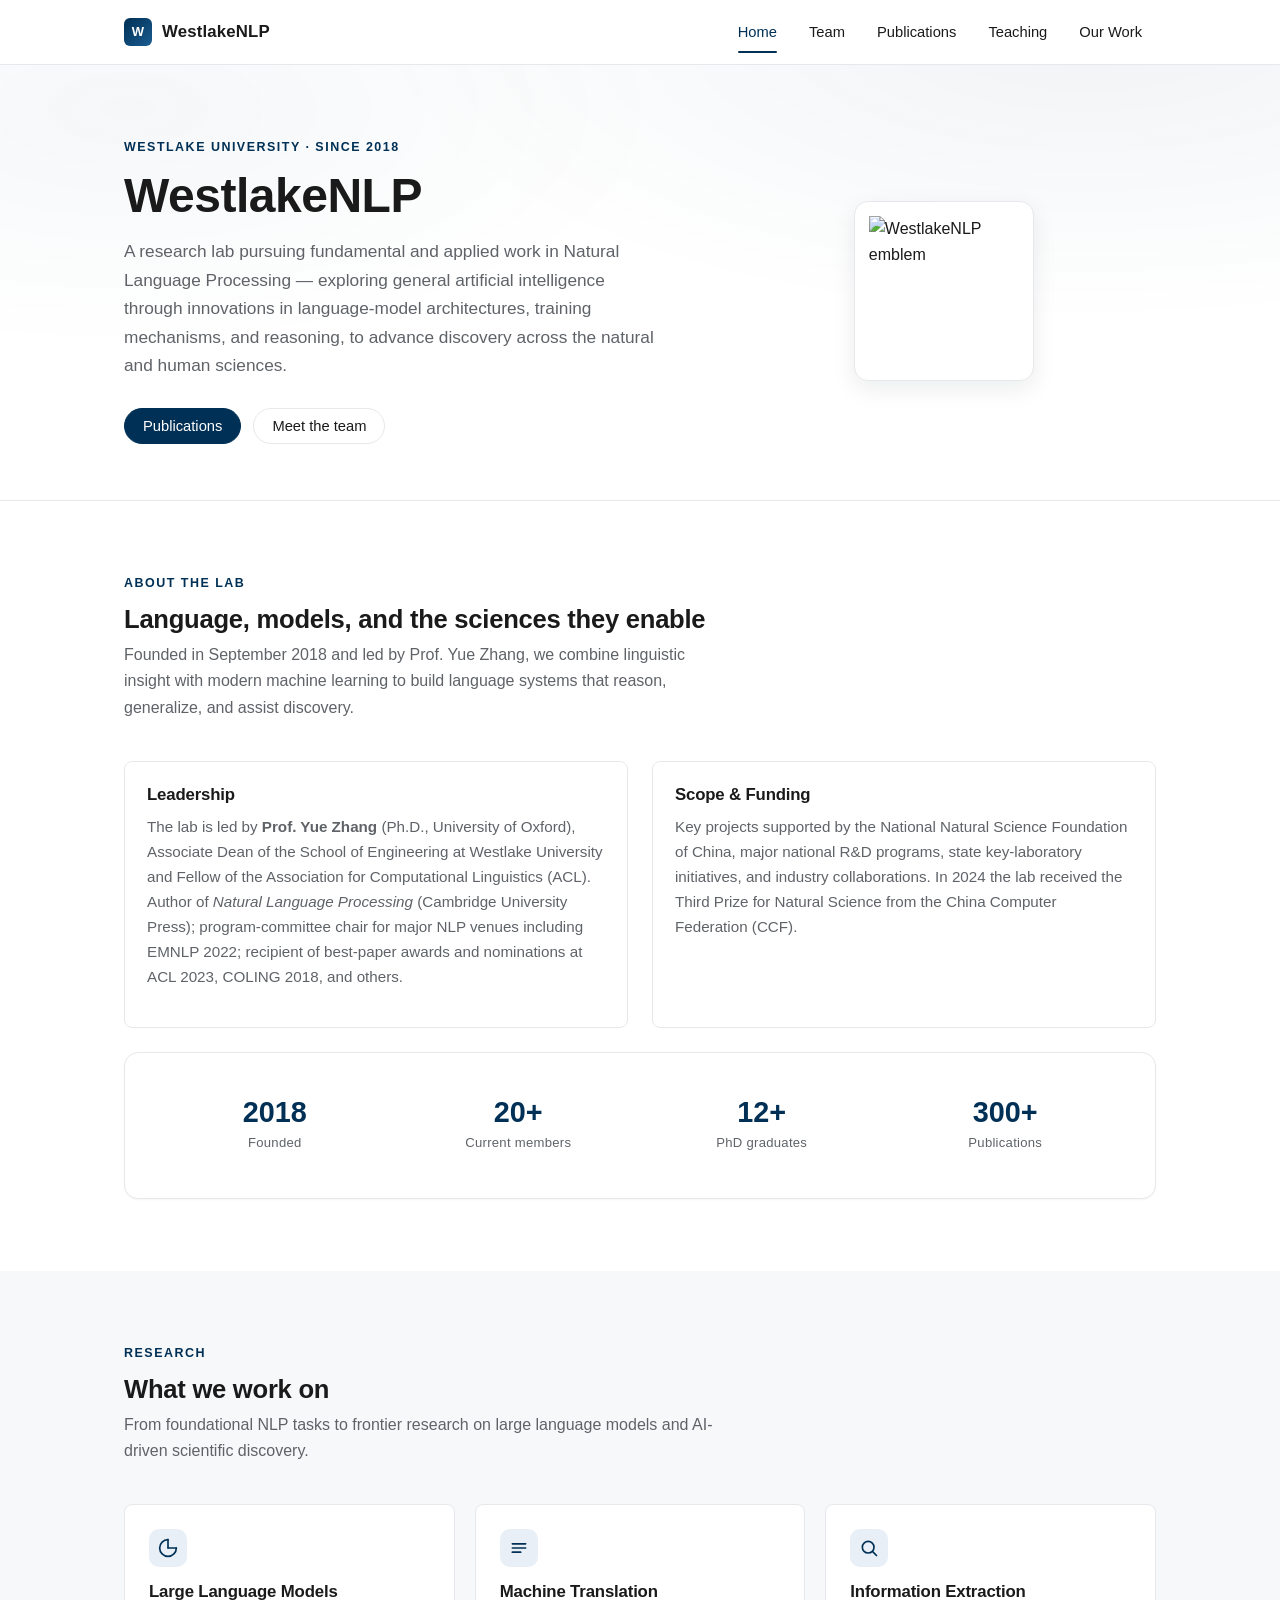
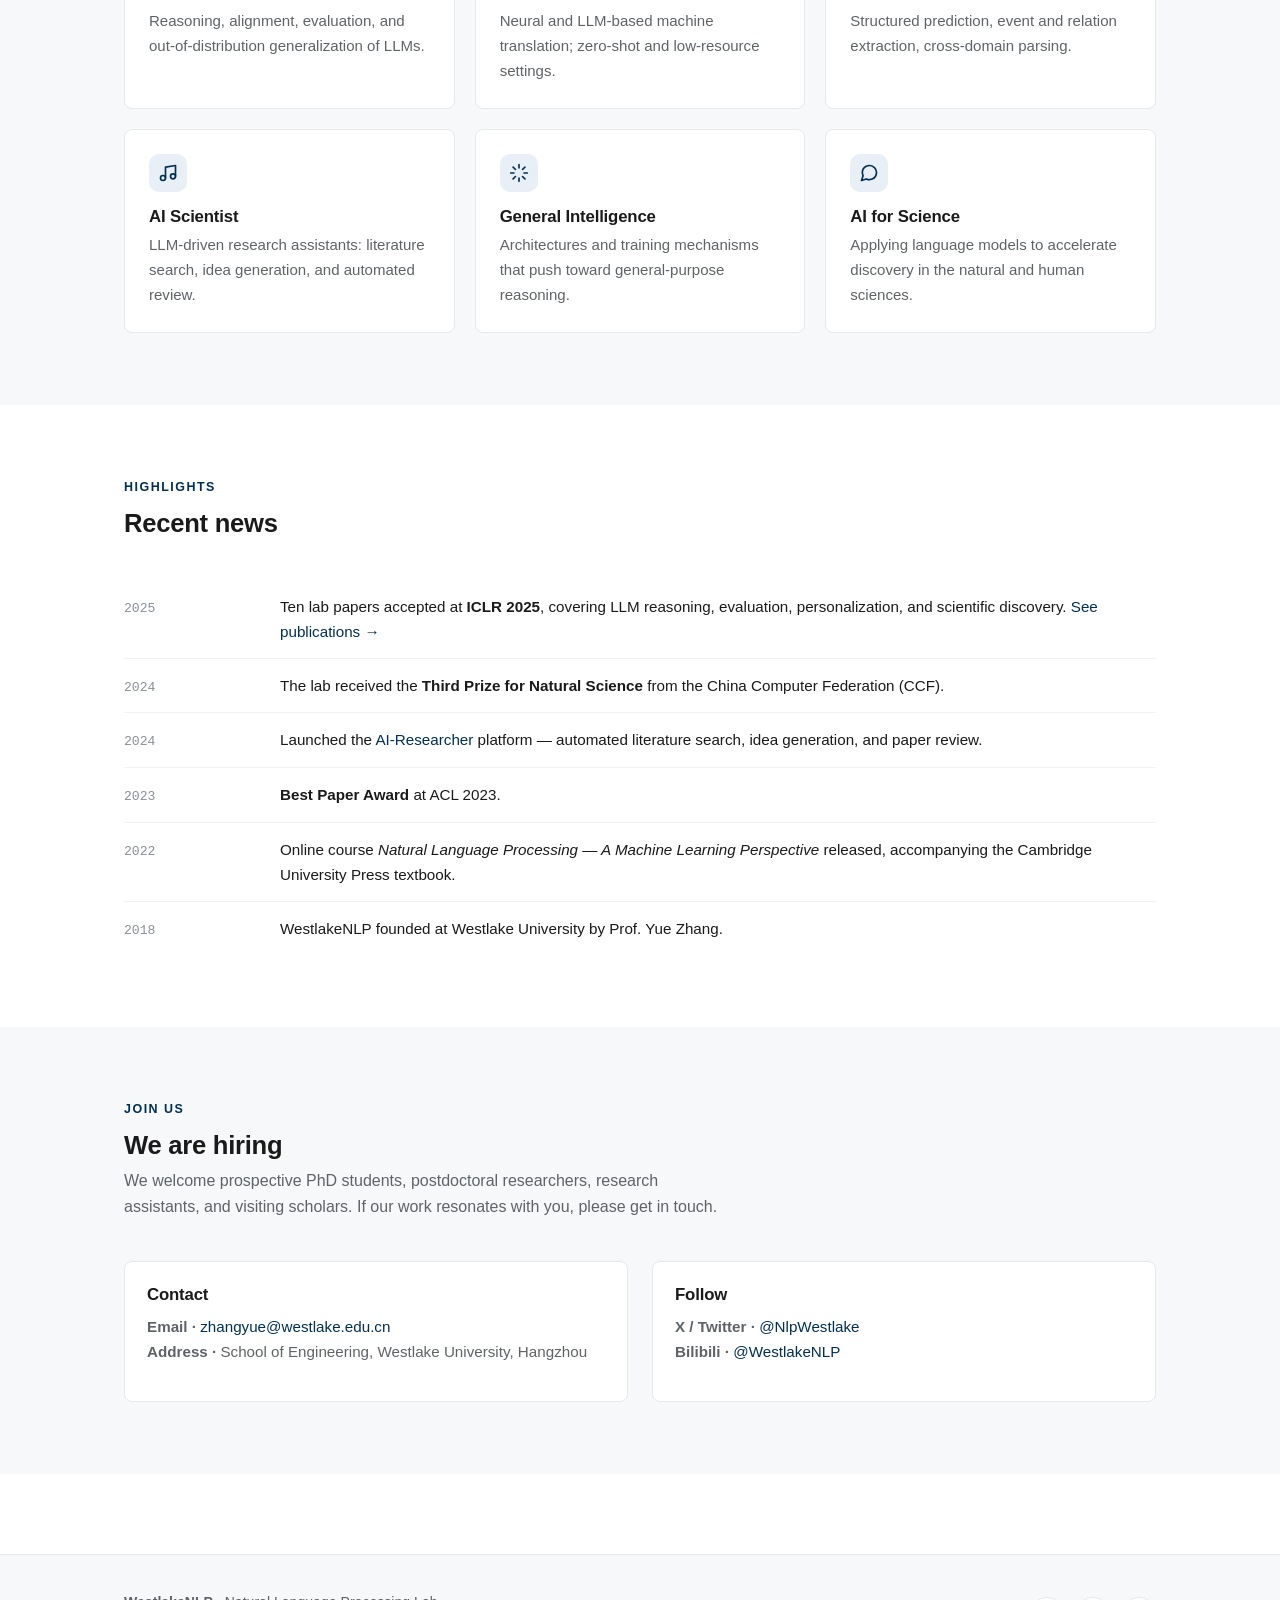
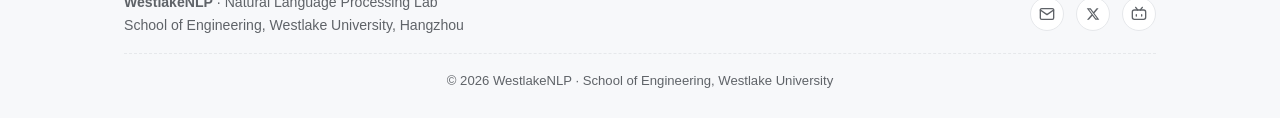
==== index.html @ 500612ea "init" ====
<!DOCTYPE html>
<html lang="en">
<head>
<meta charset="UTF-8">
<meta name="viewport" content="width=device-width, initial-scale=1">
<title>WestlakeNLP — Natural Language Processing Lab at Westlake University</title>
<meta name="description" content="WestlakeNLP is a research lab at Westlake University led by Prof. Yue Zhang, focusing on fundamental and applied research in Natural Language Processing, large language models, and general artificial intelligence.">
<link rel="icon" type="image/png" href="https://westlakenlp.com/wp-content/uploads/2025/01/sch-300x300.png">
<link rel="stylesheet" href="assets/css/base.css">
<link rel="stylesheet" href="assets/css/components.css">
</head>
<body data-page="index">

<script src="assets/js/partials.js"></script>
<script>document.write(window.SITE.HEADER_HTML);</script>

<section class="hero">
    <div class="container hero-grid">
        <div class="reveal">
            <div class="eyebrow">Westlake University &middot; Since 2018</div>
            <h1>WestlakeNLP</h1>
            <p class="hero-lead">
                A research lab pursuing fundamental and applied work in Natural Language
                Processing &mdash; exploring general artificial intelligence through innovations
                in language-model architectures, training mechanisms, and reasoning, to advance
                discovery across the natural and human sciences.
            </p>
            <div class="hero-actions">
                <a class="btn btn-primary" href="publications.html">Publications</a>
                <a class="btn btn-ghost" href="team.html">Meet the team</a>
            </div>
        </div>
        <div class="hero-media reveal">
            <img src="https://westlakenlp.com/wp-content/uploads/2025/01/sch-300x300.png" alt="WestlakeNLP emblem" loading="lazy">
        </div>
    </div>
</section>

<section class="section">
    <div class="container">
        <div class="section-head reveal">
            <div class="eyebrow">About the Lab</div>
            <h2>Language, models, and the sciences they enable</h2>
            <p>Founded in September 2018 and led by Prof. Yue Zhang, we combine linguistic insight with modern machine learning to build language systems that reason, generalize, and assist discovery.</p>
        </div>

        <div class="cards cards-2 reveal">
            <div class="card">
                <h3 class="card-title">Leadership</h3>
                <p class="card-body">
                    The lab is led by <strong>Prof. Yue Zhang</strong> (Ph.D., University of Oxford),
                    Associate Dean of the School of Engineering at Westlake University and
                    Fellow of the Association for Computational Linguistics (ACL).
                    Author of <em>Natural Language Processing</em> (Cambridge University Press);
                    program-committee chair for major NLP venues including EMNLP 2022; recipient
                    of best-paper awards and nominations at ACL 2023, COLING 2018, and others.
                </p>
            </div>
            <div class="card">
                <h3 class="card-title">Scope &amp; Funding</h3>
                <p class="card-body">
                    Key projects supported by the National Natural Science Foundation of China,
                    major national R&amp;D programs, state key-laboratory initiatives, and
                    industry collaborations. In 2024 the lab received the Third Prize for Natural
                    Science from the China Computer Federation (CCF).
                </p>
            </div>
        </div>

        <div class="stats reveal mt-3">
            <div class="stat"><div class="num">2018</div><div class="lbl">Founded</div></div>
            <div class="stat"><div class="num">20+</div><div class="lbl">Current members</div></div>
            <div class="stat"><div class="num">12+</div><div class="lbl">PhD graduates</div></div>
            <div class="stat"><div class="num">300+</div><div class="lbl">Publications</div></div>
        </div>
    </div>
</section>

<section class="section section-alt">
    <div class="container">
        <div class="section-head reveal">
            <div class="eyebrow">Research</div>
            <h2>What we work on</h2>
            <p>From foundational NLP tasks to frontier research on large language models and AI-driven scientific discovery.</p>
        </div>

        <div class="topics reveal">
            <div class="topic">
                <div class="icon"><svg width="20" height="20" viewBox="0 0 24 24" fill="none" stroke="currentColor" stroke-width="2" stroke-linecap="round"><path d="M12 2a10 10 0 1 0 10 10"/><path d="M12 12h10"/><path d="M12 2v10"/></svg></div>
                <h3>Large Language Models</h3>
                <p>Reasoning, alignment, evaluation, and out-of-distribution generalization of LLMs.</p>
            </div>
            <div class="topic">
                <div class="icon"><svg width="20" height="20" viewBox="0 0 24 24" fill="none" stroke="currentColor" stroke-width="2" stroke-linecap="round" stroke-linejoin="round"><path d="M4 7h16M4 12h16M4 17h10"/></svg></div>
                <h3>Machine Translation</h3>
                <p>Neural and LLM-based machine translation; zero-shot and low-resource settings.</p>
            </div>
            <div class="topic">
                <div class="icon"><svg width="20" height="20" viewBox="0 0 24 24" fill="none" stroke="currentColor" stroke-width="2" stroke-linecap="round" stroke-linejoin="round"><circle cx="11" cy="11" r="7"/><path d="m21 21-4.3-4.3"/></svg></div>
                <h3>Information Extraction</h3>
                <p>Structured prediction, event and relation extraction, cross-domain parsing.</p>
            </div>
            <div class="topic">
                <div class="icon"><svg width="20" height="20" viewBox="0 0 24 24" fill="none" stroke="currentColor" stroke-width="2" stroke-linecap="round" stroke-linejoin="round"><path d="M9 18V5l12-2v13"/><circle cx="6" cy="18" r="3"/><circle cx="18" cy="16" r="3"/></svg></div>
                <h3>AI Scientist</h3>
                <p>LLM-driven research assistants: literature search, idea generation, and automated review.</p>
            </div>
            <div class="topic">
                <div class="icon"><svg width="20" height="20" viewBox="0 0 24 24" fill="none" stroke="currentColor" stroke-width="2" stroke-linecap="round" stroke-linejoin="round"><path d="M12 2v4M12 18v4M4.93 4.93l2.83 2.83M16.24 16.24l2.83 2.83M2 12h4M18 12h4M4.93 19.07l2.83-2.83M16.24 7.76l2.83-2.83"/></svg></div>
                <h3>General Intelligence</h3>
                <p>Architectures and training mechanisms that push toward general-purpose reasoning.</p>
            </div>
            <div class="topic">
                <div class="icon"><svg width="20" height="20" viewBox="0 0 24 24" fill="none" stroke="currentColor" stroke-width="2" stroke-linecap="round" stroke-linejoin="round"><path d="M21 11.5a8.38 8.38 0 0 1-.9 3.8 8.5 8.5 0 0 1-7.6 4.7 8.38 8.38 0 0 1-3.8-.9L3 21l1.9-5.7a8.38 8.38 0 0 1-.9-3.8 8.5 8.5 0 0 1 4.7-7.6 8.38 8.38 0 0 1 3.8-.9h.5a8.48 8.48 0 0 1 8 8v.5z"/></svg></div>
                <h3>AI for Science</h3>
                <p>Applying language models to accelerate discovery in the natural and human sciences.</p>
            </div>
        </div>
    </div>
</section>

<section class="section">
    <div class="container">
        <div class="section-head reveal">
            <div class="eyebrow">Highlights</div>
            <h2>Recent news</h2>
        </div>
        <ul class="news-list reveal">
            <li>
                <span class="date">2025</span>
                <div>Ten lab papers accepted at <strong>ICLR 2025</strong>, covering LLM reasoning, evaluation, personalization, and scientific discovery. <a href="publications.html">See publications &rarr;</a></div>
            </li>
            <li>
                <span class="date">2024</span>
                <div>The lab received the <strong>Third Prize for Natural Science</strong> from the China Computer Federation (CCF).</div>
            </li>
            <li>
                <span class="date">2024</span>
                <div>Launched the <a href="work.html">AI-Researcher</a> platform &mdash; automated literature search, idea generation, and paper review.</div>
            </li>
            <li>
                <span class="date">2023</span>
                <div><strong>Best Paper Award</strong> at ACL 2023.</div>
            </li>
            <li>
                <span class="date">2022</span>
                <div>Online course <em>Natural Language Processing &mdash; A Machine Learning Perspective</em> released, accompanying the Cambridge University Press textbook.</div>
            </li>
            <li>
                <span class="date">2018</span>
                <div>WestlakeNLP founded at Westlake University by Prof. Yue Zhang.</div>
            </li>
        </ul>
    </div>
</section>

<section class="section section-alt">
    <div class="container">
        <div class="section-head reveal">
            <div class="eyebrow">Join Us</div>
            <h2>We are hiring</h2>
            <p>We welcome prospective PhD students, postdoctoral researchers, research assistants, and visiting scholars. If our work resonates with you, please get in touch.</p>
        </div>

        <div class="cards cards-2 reveal">
            <div class="card">
                <h3 class="card-title">Contact</h3>
                <p class="card-body">
                    <strong>Email &middot;</strong> <a href="mailto:zhangyue@westlake.edu.cn">zhangyue@westlake.edu.cn</a><br>
                    <strong>Address &middot;</strong> School of Engineering, Westlake University, Hangzhou
                </p>
            </div>
            <div class="card">
                <h3 class="card-title">Follow</h3>
                <p class="card-body">
                    <strong>X / Twitter &middot;</strong> <a href="https://x.com/NlpWestlake" target="_blank" rel="noopener">@NlpWestlake</a><br>
                    <strong>Bilibili &middot;</strong> <a href="https://space.bilibili.com/639900532" target="_blank" rel="noopener">@WestlakeNLP</a>
                </p>
            </div>
        </div>
    </div>
</section>

<script>document.write(window.SITE.FOOTER_HTML);</script>
<script src="assets/js/main.js"></script>
</body>
</html>
---- assets/css/base.css ----
/* ==========================================================================
   base.css — design tokens, reset, typography, utilities
   ========================================================================== */

:root {
    /* palette */
    --color-bg:          #ffffff;
    --color-bg-alt:      #f7f8fa;
    --color-surface:     #ffffff;
    --color-text:        #1a1a1a;
    --color-text-muted:  #5f6368;
    --color-text-soft:   #8a8f98;
    --color-border:      #e6e8eb;
    --color-border-soft: #f0f2f5;
    --color-accent:      #003055;
    --color-accent-hi:   #004b85;
    --color-accent-soft: #e8eff6;

    /* typography */
    --font-sans: -apple-system, BlinkMacSystemFont, "Segoe UI",
                 "Helvetica Neue", Arial, sans-serif;
    --font-mono: ui-monospace, SFMono-Regular, Menlo, Consolas, monospace;

    /* shape */
    --radius-sm: 4px;
    --radius:    8px;
    --radius-lg: 14px;

    /* elevation */
    --shadow-xs: 0 1px 2px rgba(16, 24, 40, 0.04);
    --shadow-sm: 0 2px 6px rgba(16, 24, 40, 0.06);
    --shadow-md: 0 8px 24px rgba(16, 24, 40, 0.08);

    /* layout */
    --max-width:         1080px;
    --container-padding: 24px;
    --header-height:     64px;
}

/* reset -------------------------------------------------------------------- */
*, *::before, *::after { box-sizing: border-box; }
html { scroll-behavior: smooth; -webkit-text-size-adjust: 100%; }
body {
    margin: 0;
    font-family: var(--font-sans);
    font-size: 16px;
    line-height: 1.65;
    color: var(--color-text);
    background: var(--color-bg);
    -webkit-font-smoothing: antialiased;
    -moz-osx-font-smoothing: grayscale;
}
img { max-width: 100%; height: auto; display: block; }
hr { border: 0; height: 1px; background: var(--color-border); margin: 3rem 0; }

/* typography --------------------------------------------------------------- */
h1, h2, h3, h4 {
    font-weight: 600;
    letter-spacing: -0.01em;
    color: var(--color-text);
    margin: 0 0 0.6em;
}
h1 { font-size: 2.4rem;   line-height: 1.15; }
h2 { font-size: 1.6rem;   line-height: 1.25; }
h3 { font-size: 1.2rem;   line-height: 1.3;  }
h4 { font-size: 1rem; }
p  { margin: 0 0 1em; }

a {
    color: var(--color-accent);
    text-decoration: none;
    transition: color 0.15s ease;
}
a:hover { color: var(--color-accent-hi); text-decoration: underline; }

:focus-visible {
    outline: 2px solid var(--color-accent);
    outline-offset: 2px;
    border-radius: 4px;
}

::selection { background: var(--color-accent-soft); color: var(--color-accent); }

/* layout helpers ----------------------------------------------------------- */
.container {
    max-width: var(--max-width);
    margin: 0 auto;
    padding: 0 var(--container-padding);
}

/* utilities ---------------------------------------------------------------- */
.muted       { color: var(--color-text-muted); }
.small       { font-size: 0.88rem; }
.text-center { text-align: center; }
.mt-2        { margin-top: 16px; }
.mt-3        { margin-top: 24px; }

.eyebrow {
    color: var(--color-accent);
    font-weight: 600;
    letter-spacing: 0.12em;
    text-transform: uppercase;
    font-size: 0.78rem;
    margin-bottom: 10px;
}

/* reveal-on-scroll */
.reveal {
    opacity: 0;
    transform: translateY(12px);
    transition: opacity 0.5s ease, transform 0.5s ease;
}
.reveal.visible {
    opacity: 1;
    transform: translateY(0);
}
---- assets/css/components.css ----
/* ==========================================================================
   components.css — header, hero, sections, cards, team, publications, footer
   ========================================================================== */

/* header / nav ------------------------------------------------------------- */
.site-header {
    position: sticky;
    top: 0;
    z-index: 50;
    background: rgba(255, 255, 255, 0.92);
    backdrop-filter: saturate(180%) blur(10px);
    -webkit-backdrop-filter: saturate(180%) blur(10px);
    border-bottom: 1px solid var(--color-border);
}
.site-header .container {
    display: flex;
    align-items: center;
    justify-content: space-between;
    height: var(--header-height);
}

.brand {
    display: flex;
    align-items: center;
    gap: 10px;
    font-weight: 700;
    font-size: 1.05rem;
    color: var(--color-text);
    letter-spacing: 0.01em;
}
.brand:hover { color: var(--color-accent); text-decoration: none; }
.brand-mark {
    width: 28px; height: 28px;
    border-radius: 6px;
    background: linear-gradient(135deg, var(--color-accent) 0%, #1a5c91 100%);
    color: #fff;
    display: inline-flex;
    align-items: center;
    justify-content: center;
    font-weight: 800;
    font-size: 13px;
}

.nav { display: flex; align-items: center; gap: 4px; }
.nav a {
    position: relative;
    color: var(--color-text);
    font-size: 0.92rem;
    font-weight: 500;
    padding: 8px 14px;
    border-radius: var(--radius-sm);
    transition: color 0.15s ease, background 0.15s ease;
}
.nav a:hover  { color: var(--color-accent); background: var(--color-accent-soft); text-decoration: none; }
.nav a.active { color: var(--color-accent); }
.nav a.active::after {
    content: "";
    position: absolute;
    left: 14px; right: 14px;
    bottom: -1px;
    height: 2px;
    background: var(--color-accent);
    border-radius: 2px;
}

.nav-toggle {
    display: none;
    background: transparent;
    border: 0;
    padding: 8px;
    cursor: pointer;
    color: var(--color-text);
}

@media (max-width: 760px) {
    .nav-toggle { display: inline-flex; }
    .nav {
        position: absolute;
        top: var(--header-height); left: 0; right: 0;
        flex-direction: column;
        align-items: stretch;
        background: #fff;
        border-bottom: 1px solid var(--color-border);
        padding: 8px;
        gap: 0;
        display: none;
    }
    .nav.open { display: flex; }
    .nav a { padding: 12px 16px; border-radius: 0; }
}

/* hero (home) -------------------------------------------------------------- */
.hero {
    padding: 72px 0 56px;
    background:
        radial-gradient(1200px 500px at 85% -10%, rgba(0, 48, 85, 0.06), transparent 60%),
        radial-gradient(900px 400px at 10% 10%,  rgba(0, 48, 85, 0.04), transparent 60%),
        var(--color-bg);
    border-bottom: 1px solid var(--color-border);
}
.hero-grid {
    display: grid;
    grid-template-columns: 1.3fr 1fr;
    gap: 56px;
    align-items: center;
}
.hero h1 { font-size: clamp(2.1rem, 4vw, 3rem); margin-bottom: 0.3em; }
.hero-lead {
    font-size: 1.08rem;
    color: var(--color-text-muted);
    max-width: 56ch;
    margin-bottom: 28px;
}
.hero-actions { display: flex; flex-wrap: wrap; gap: 12px; }

.hero-media {
    display: flex;
    justify-content: center;
    align-items: center;
}
.hero-media img {
    width: 180px; height: 180px;
    border-radius: var(--radius-lg);
    object-fit: contain;
    background: #fff;
    padding: 14px;
    border: 1px solid var(--color-border);
    box-shadow: var(--shadow-md);
}

@media (max-width: 860px) {
    .hero-grid { grid-template-columns: 1fr; gap: 36px; }
    .hero-media img { width: 150px; height: 150px; }
    .hero { padding: 48px 0 36px; }
}

/* page header (non-home) --------------------------------------------------- */
.page-header {
    padding: 56px 0 28px;
    border-bottom: 1px solid var(--color-border);
    background: var(--color-bg-alt);
}
.page-header h1 { margin-bottom: 6px; }
.page-header p  { color: var(--color-text-muted); margin: 0; }

/* buttons ------------------------------------------------------------------ */
.btn {
    display: inline-flex;
    align-items: center;
    gap: 8px;
    padding: 10px 18px;
    border-radius: 999px;
    font-size: 0.92rem;
    font-weight: 500;
    border: 1px solid transparent;
    cursor: pointer;
    transition: all 0.15s ease;
    line-height: 1;
}
.btn-primary {
    background: var(--color-accent);
    color: #fff;
    border-color: var(--color-accent);
}
.btn-primary:hover {
    background: var(--color-accent-hi);
    border-color: var(--color-accent-hi);
    color: #fff;
    text-decoration: none;
}
.btn-ghost {
    background: #fff;
    color: var(--color-text);
    border-color: var(--color-border);
}
.btn-ghost:hover {
    border-color: var(--color-accent);
    color: var(--color-accent);
    text-decoration: none;
}

/* sections ----------------------------------------------------------------- */
.section       { padding: 72px 0; }
.section-alt   { background: var(--color-bg-alt); }
.section-tight { padding: 48px 0; }

.section-head { margin-bottom: 40px; }
.section-head h2 { margin: 0 0 6px; }
.section-head p  { color: var(--color-text-muted); max-width: 68ch; margin: 0; }

/* cards / grids ------------------------------------------------------------ */
.cards { display: grid; gap: 24px; }
.cards-2 { grid-template-columns: repeat(2, 1fr); }
.cards-3 { grid-template-columns: repeat(3, 1fr); }
.cards-4 { grid-template-columns: repeat(4, 1fr); }

@media (max-width: 960px) {
    .cards-4 { grid-template-columns: repeat(3, 1fr); }
    .cards-3 { grid-template-columns: repeat(2, 1fr); }
}
@media (max-width: 640px) {
    .cards-4, .cards-3, .cards-2 { grid-template-columns: repeat(2, 1fr); }
}
@media (max-width: 420px) {
    .cards-4, .cards-3, .cards-2 { grid-template-columns: 1fr; }
}

.card {
    background: var(--color-surface);
    border: 1px solid var(--color-border);
    border-radius: var(--radius);
    padding: 22px;
    transition: transform 0.15s ease, box-shadow 0.15s ease, border-color 0.15s ease;
}
.card:hover { border-color: #d6dbe1; box-shadow: var(--shadow-sm); }
.card-title { font-size: 1.05rem; margin: 0 0 8px; }
.card-meta  { color: var(--color-text-muted); font-size: 0.88rem; margin: 0 0 10px; }
.card-body  { color: var(--color-text-muted); font-size: 0.95rem; }

/* research topics ---------------------------------------------------------- */
.topics {
    display: grid;
    grid-template-columns: repeat(3, 1fr);
    gap: 20px;
}
@media (max-width: 820px) { .topics { grid-template-columns: repeat(2, 1fr); } }
@media (max-width: 520px) { .topics { grid-template-columns: 1fr; } }

.topic {
    background: var(--color-surface);
    border: 1px solid var(--color-border);
    border-radius: var(--radius);
    padding: 24px;
}
.topic .icon {
    width: 38px; height: 38px;
    border-radius: 10px;
    background: var(--color-accent-soft);
    color: var(--color-accent);
    display: inline-flex;
    align-items: center;
    justify-content: center;
    margin-bottom: 14px;
}
.topic h3 { font-size: 1.05rem; margin: 0 0 6px; }
.topic p  { color: var(--color-text-muted); font-size: 0.94rem; margin: 0; }

/* stats -------------------------------------------------------------------- */
.stats {
    display: grid;
    grid-template-columns: repeat(4, 1fr);
    gap: 8px;
    padding: 32px;
    background: var(--color-surface);
    border: 1px solid var(--color-border);
    border-radius: var(--radius-lg);
    box-shadow: var(--shadow-xs);
}
.stat     { text-align: center; padding: 12px; }
.stat .num {
    font-size: 1.8rem;
    font-weight: 700;
    color: var(--color-accent);
    font-variant-numeric: tabular-nums;
    line-height: 1.1;
}
.stat .lbl {
    color: var(--color-text-muted);
    font-size: 0.82rem;
    margin-top: 4px;
    letter-spacing: 0.02em;
}
@media (max-width: 640px) { .stats { grid-template-columns: repeat(2, 1fr); } }

/* team --------------------------------------------------------------------- */
.team-group { margin-bottom: 56px; }
.team-group h2 {
    font-size: 1.35rem;
    padding-bottom: 10px;
    border-bottom: 2px solid var(--color-accent);
    display: inline-block;
    margin-bottom: 28px;
}

.team-grid {
    display: grid;
    grid-template-columns: repeat(5, 1fr);
    gap: 28px 20px;
}
@media (max-width: 960px) { .team-grid { grid-template-columns: repeat(4, 1fr); } }
@media (max-width: 720px) { .team-grid { grid-template-columns: repeat(3, 1fr); } }
@media (max-width: 480px) { .team-grid { grid-template-columns: repeat(2, 1fr); } }

.person {
    text-align: center;
    max-width: 170px;
    margin: 0 auto;
}
.person .avatar {
    width: 140px;
    height: 140px;
    margin: 0 auto 12px;
    border-radius: 50%;
    background: var(--color-bg-alt);
    overflow: hidden;
    border: 1px solid var(--color-border);
    position: relative;
}
.person .avatar img {
    width: 100%; height: 100%;
    object-fit: cover;
    transition: transform 0.3s ease;
}
.person:hover .avatar img { transform: scale(1.04); }
.person .name {
    font-weight: 600;
    font-size: 0.95rem;
    margin: 0;
    line-height: 1.3;
}
.person .role {
    font-size: 0.82rem;
    color: var(--color-text-muted);
    margin: 2px 0 0;
}

/* alumni list -------------------------------------------------------------- */
.alumni-list {
    display: grid;
    grid-template-columns: repeat(2, 1fr);
    gap: 12px 28px;
    list-style: none;
    padding: 0;
    margin: 0;
}
@media (max-width: 640px) { .alumni-list { grid-template-columns: 1fr; } }

.alumni-list li {
    padding: 10px 0;
    border-bottom: 1px dashed var(--color-border);
    font-size: 0.94rem;
}
.alumni-list li .alum-name { font-weight: 600; }
.alumni-list li .alum-meta {
    color: var(--color-text-muted);
    display: block;
    font-size: 0.86rem;
    margin-top: 2px;
}

/* publications ------------------------------------------------------------- */
.pub-filter {
    display: flex;
    flex-wrap: wrap;
    gap: 6px;
    margin: 0 0 28px;
    padding: 12px;
    background: var(--color-surface);
    border: 1px solid var(--color-border);
    border-radius: var(--radius);
    position: sticky;
    top: calc(var(--header-height) + 8px);
    z-index: 10;
    box-shadow: var(--shadow-xs);
}
.pub-filter button {
    background: transparent;
    border: 1px solid transparent;
    color: var(--color-text);
    padding: 6px 12px;
    border-radius: 999px;
    font-size: 0.84rem;
    cursor: pointer;
    transition: all 0.15s ease;
    font-weight: 500;
}
.pub-filter button:hover  { background: var(--color-accent-soft); color: var(--color-accent); }
.pub-filter button.active { background: var(--color-accent); color: #fff; }

.pub-section-title {
    margin-top: 60px;
    font-size: 1.6rem;
    border-bottom: 1px solid var(--color-border);
    padding-bottom: 10px;
}

.year-block { margin-bottom: 40px; }
.year-block h2 {
    font-size: 1.35rem;
    margin-bottom: 16px;
    padding-bottom: 8px;
    border-bottom: 2px solid var(--color-accent);
    display: inline-block;
}

.pub-list {
    list-style: none;
    padding: 0;
    margin: 0;
    counter-reset: pub;
}
.pub-list li {
    padding: 14px 0 14px 44px;
    border-bottom: 1px solid var(--color-border-soft);
    font-size: 0.95rem;
    position: relative;
    counter-increment: pub;
}
.pub-list li::before {
    content: "[" counter(pub) "]";
    position: absolute;
    left: 0;
    top: 14px;
    color: var(--color-text-soft);
    font-variant-numeric: tabular-nums;
    font-size: 0.85rem;
    font-family: var(--font-mono);
}
.pub-list li:last-child { border-bottom: 0; }

.venue {
    display: inline-block;
    padding: 1px 8px;
    background: var(--color-accent-soft);
    color: var(--color-accent);
    border-radius: 999px;
    font-size: 0.75rem;
    font-weight: 600;
    margin-right: 6px;
    letter-spacing: 0.02em;
}

/* news list ---------------------------------------------------------------- */
.news-list { list-style: none; padding: 0; margin: 0; }
.news-list li {
    display: grid;
    grid-template-columns: 140px 1fr;
    gap: 16px;
    padding: 14px 0;
    border-bottom: 1px solid var(--color-border-soft);
    font-size: 0.95rem;
    align-items: baseline;
}
.news-list li:last-child { border-bottom: 0; }
.news-list .date {
    color: var(--color-text-soft);
    font-family: var(--font-mono);
    font-size: 0.82rem;
    white-space: nowrap;
}
@media (max-width: 560px) {
    .news-list li { grid-template-columns: 1fr; gap: 4px; }
}

/* projects (Our Work) ------------------------------------------------------ */
.projects {
    display: grid;
    grid-template-columns: repeat(2, 1fr);
    gap: 28px;
}
@media (max-width: 760px) { .projects { grid-template-columns: 1fr; } }

.project {
    background: var(--color-surface);
    border: 1px solid var(--color-border);
    border-radius: var(--radius-lg);
    overflow: hidden;
    display: flex;
    flex-direction: column;
    transition: transform 0.2s ease, box-shadow 0.2s ease, border-color 0.2s ease;
}
.project:hover {
    transform: translateY(-2px);
    box-shadow: var(--shadow-md);
    border-color: #d6dbe1;
}
.project .thumb {
    height: 160px;
    background: var(--color-bg-alt);
    display: flex;
    align-items: center;
    justify-content: center;
    overflow: hidden;
}
.project .thumb img {
    max-width: 70%;
    max-height: 120px;
    width: auto;
    height: auto;
    object-fit: contain;
}
.project .body { padding: 24px; flex: 1; display: flex; flex-direction: column; }
.project h3    { margin: 0 0 8px; font-size: 1.25rem; }
.project p     { color: var(--color-text-muted); font-size: 0.95rem; margin: 0 0 16px; }
.project .project-link {
    margin-top: auto;
    align-self: flex-start;
    font-weight: 500;
    font-size: 0.92rem;
}
.project .project-link::after {
    content: " →";
    display: inline-block;
    transition: margin-left 0.15s ease;
}
.project .project-link:hover::after { margin-left: 3px; }

/* teaching ----------------------------------------------------------------- */
.course-card {
    display: grid;
    grid-template-columns: 240px 1fr;
    gap: 32px;
    padding: 28px;
    background: var(--color-surface);
    border: 1px solid var(--color-border);
    border-radius: var(--radius-lg);
    margin-bottom: 40px;
    align-items: start;
}
.course-card img {
    width: 100%;
    max-width: 240px;
    border-radius: var(--radius);
    border: 1px solid var(--color-border);
}
@media (max-width: 760px) {
    .course-card { grid-template-columns: 1fr; padding: 22px; }
    .course-card img { max-width: 200px; }
}

.update-list { list-style: none; padding: 0; margin: 0; }
.update-list li {
    padding: 10px 14px;
    background: var(--color-bg-alt);
    border-left: 3px solid var(--color-accent);
    margin-bottom: 8px;
    border-radius: 0 var(--radius-sm) var(--radius-sm) 0;
    font-size: 0.93rem;
}

/* footer ------------------------------------------------------------------- */
.site-footer {
    border-top: 1px solid var(--color-border);
    padding: 36px 0 28px;
    color: var(--color-text-muted);
    font-size: 0.88rem;
    background: var(--color-bg-alt);
    margin-top: 80px;
}
.footer-grid {
    display: grid;
    grid-template-columns: 1fr auto;
    gap: 24px;
    align-items: center;
}
@media (max-width: 640px) {
    .footer-grid { grid-template-columns: 1fr; text-align: center; }
}

.social {
    display: flex;
    gap: 12px;
    align-items: center;
}
.social a {
    display: inline-flex;
    width: 34px; height: 34px;
    border-radius: 50%;
    background: #fff;
    border: 1px solid var(--color-border);
    align-items: center;
    justify-content: center;
    color: var(--color-text-muted);
    transition: all 0.15s ease;
}
.social a:hover {
    color: var(--color-accent);
    border-color: var(--color-accent);
    text-decoration: none;
}

.footer-legal {
    text-align: center;
    margin-top: 16px;
    padding-top: 16px;
    border-top: 1px dashed var(--color-border);
    font-size: 0.82rem;
}
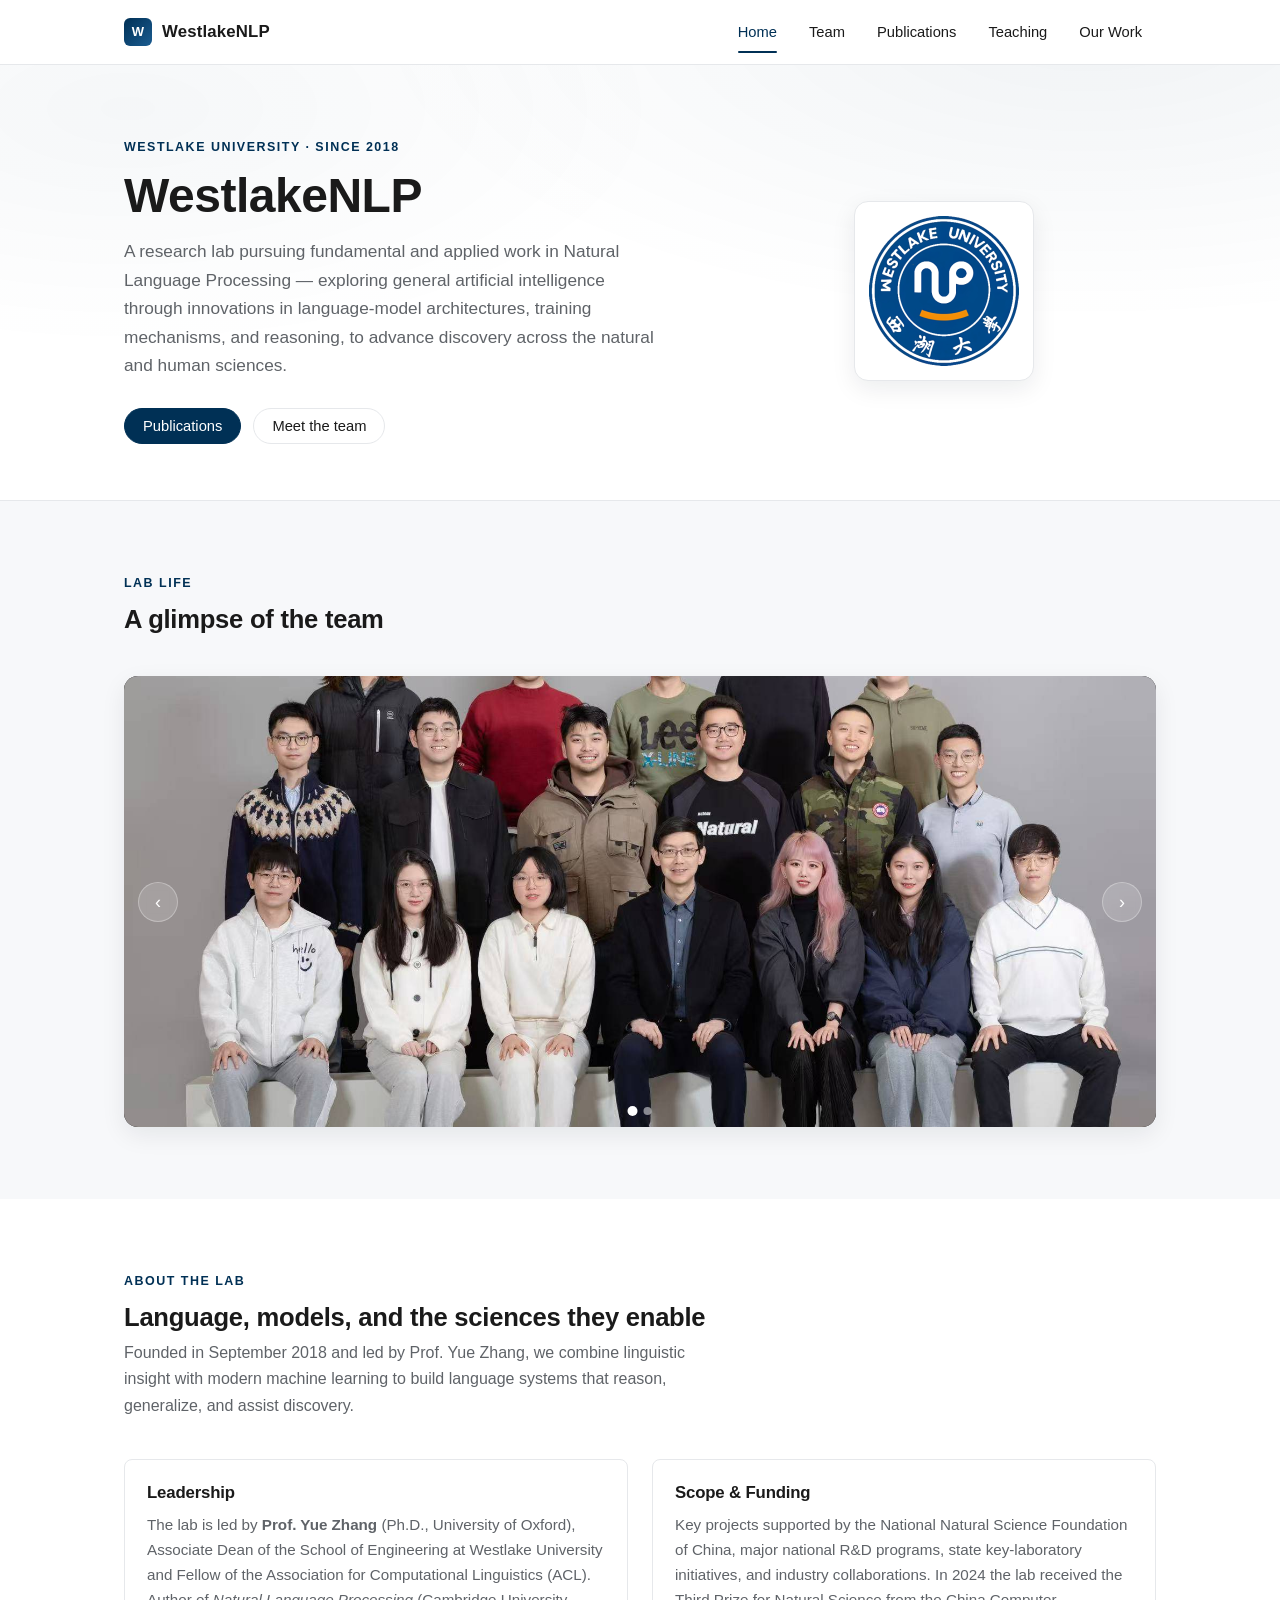
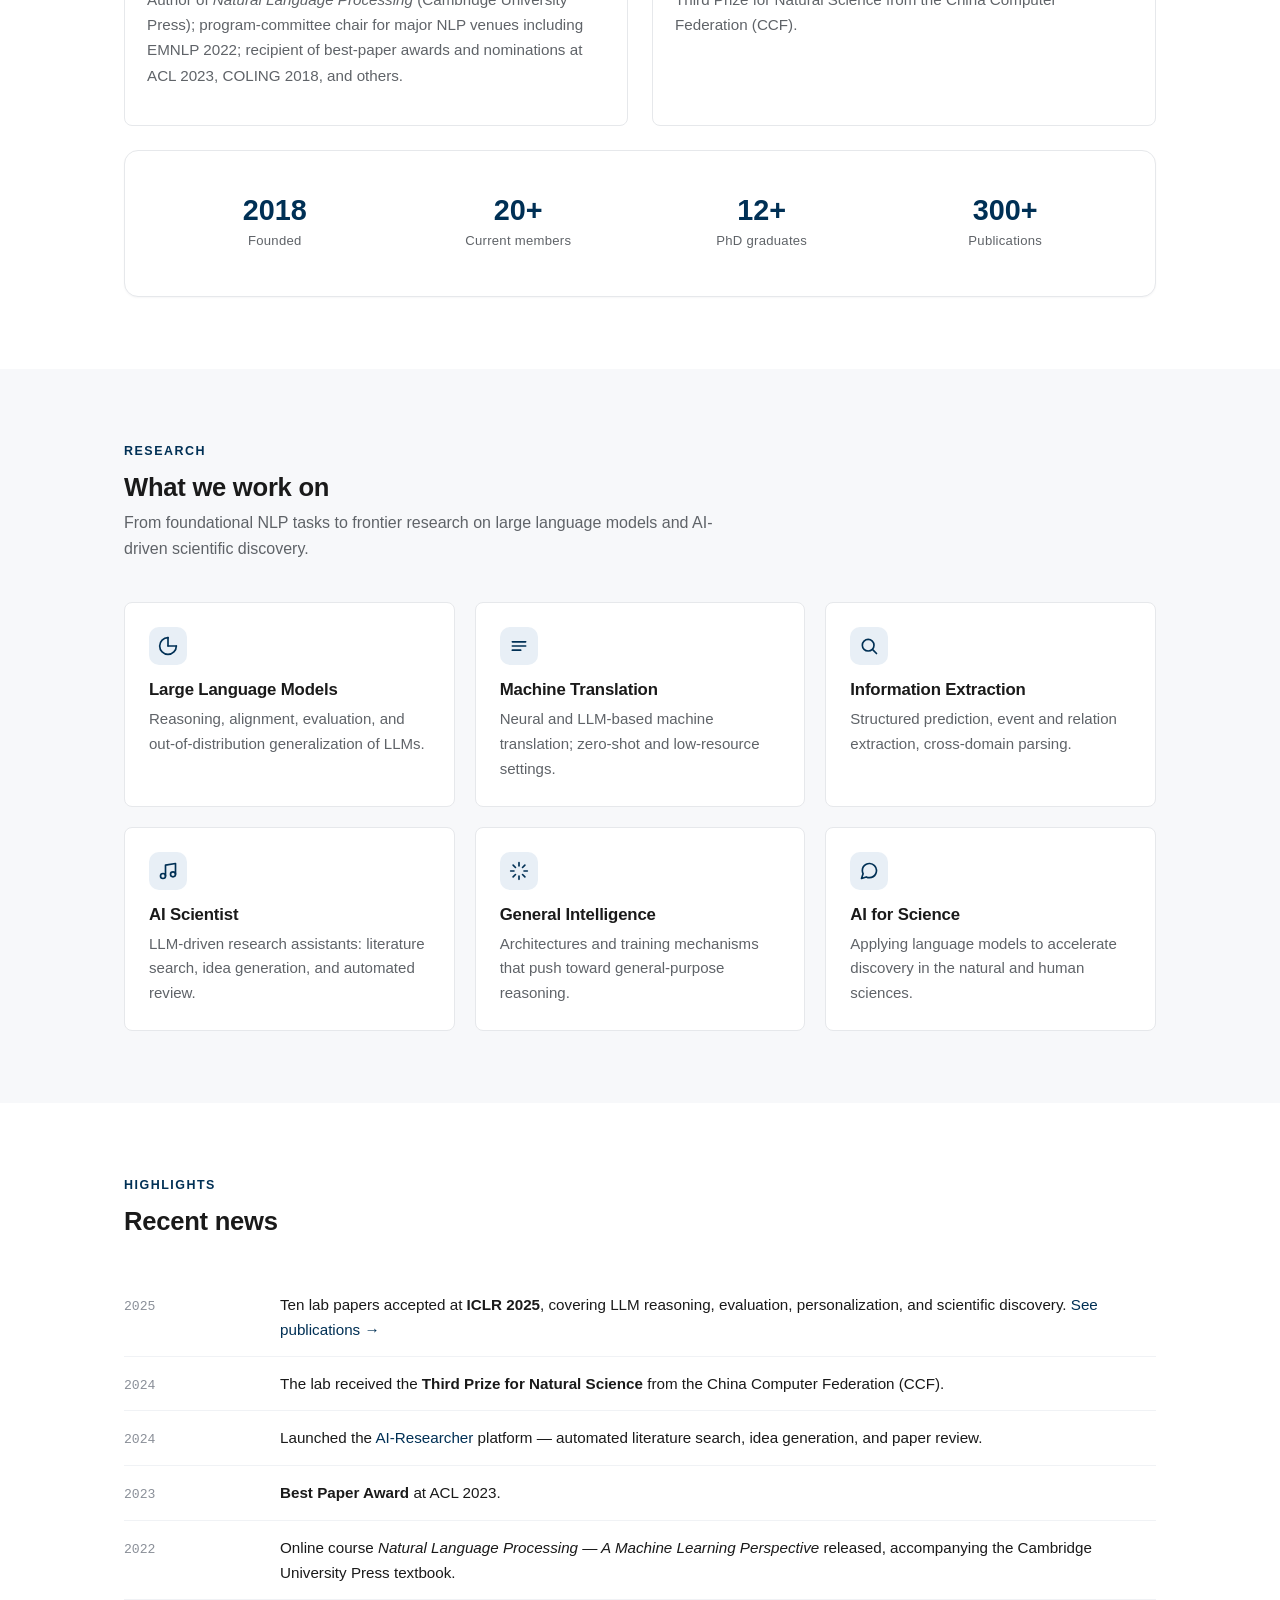
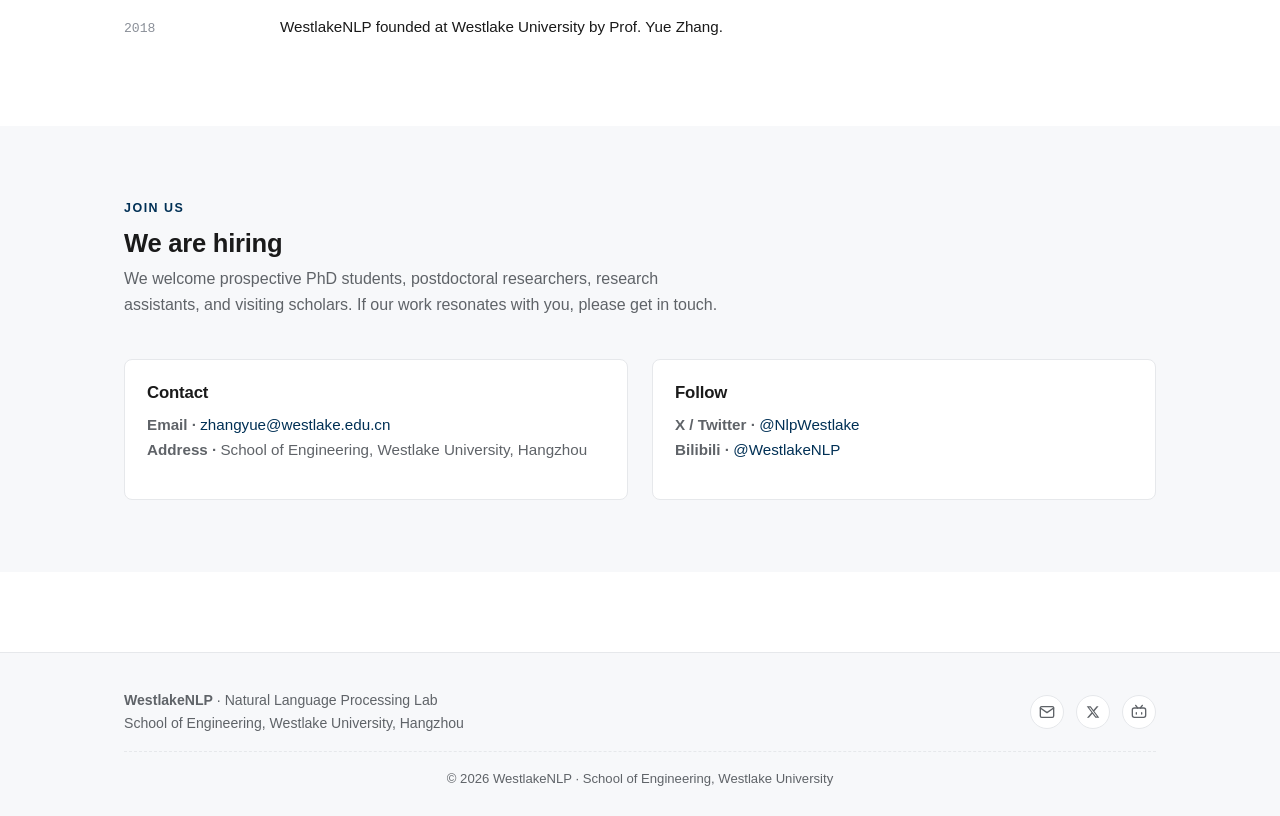
==== commit 0cfc6da8: "update images" ====
--- a/index.html
+++ b/index.html
@@ -5,7 +5,7 @@
 <meta name="viewport" content="width=device-width, initial-scale=1">
 <title>WestlakeNLP — Natural Language Processing Lab at Westlake University</title>
 <meta name="description" content="WestlakeNLP is a research lab at Westlake University led by Prof. Yue Zhang, focusing on fundamental and applied research in Natural Language Processing, large language models, and general artificial intelligence.">
-<link rel="icon" type="image/png" href="https://westlakenlp.com/wp-content/uploads/2025/01/sch-300x300.png">
+<link rel="icon" type="image/png" href="assets/images/sch-300x300.png">
 <link rel="stylesheet" href="assets/css/base.css">
 <link rel="stylesheet" href="assets/css/components.css">
 </head>
@@ -31,7 +31,32 @@
             </div>
         </div>
         <div class="hero-media reveal">
-            <img src="https://westlakenlp.com/wp-content/uploads/2025/01/sch-300x300.png" alt="WestlakeNLP emblem" loading="lazy">
+            <img src="assets/images/sch-300x300.png" alt="WestlakeNLP emblem" loading="lazy">
+        </div>
+    </div>
+</section>
+
+<section class="section section-alt">
+    <div class="container">
+        <div class="section-head reveal">
+            <div class="eyebrow">Lab Life</div>
+            <h2>A glimpse of the team</h2>
+        </div>
+        <div class="carousel reveal" id="labCarousel">
+            <div class="carousel-track" id="carouselTrack">
+                <div class="carousel-slide">
+                    <img src="assets/images/slide1.jpg" alt="WestlakeNLP team photo" loading="lazy">
+                </div>
+                <div class="carousel-slide">
+                    <img src="assets/images/slide2.jpg" alt="WestlakeNLP team photo" loading="lazy">
+                </div>
+            </div>
+            <button class="carousel-btn prev" aria-label="Previous slide">&#8249;</button>
+            <button class="carousel-btn next" aria-label="Next slide">&#8250;</button>
+            <div class="carousel-dots">
+                <button class="carousel-dot active" aria-label="Slide 1"></button>
+                <button class="carousel-dot" aria-label="Slide 2"></button>
+            </div>
         </div>
     </div>
 </section>
@@ -183,5 +208,33 @@
 
 <script>document.write(window.SITE.FOOTER_HTML);</script>
 <script src="assets/js/main.js"></script>
+<script>
+(function () {
+    var track = document.getElementById('carouselTrack');
+    var dots  = document.querySelectorAll('#labCarousel .carousel-dot');
+    var total = document.querySelectorAll('#labCarousel .carousel-slide').length;
+    var idx   = 0;
+    var timer;
+
+    function goTo(n) {
+        idx = (n + total) % total;
+        track.style.transform = 'translateX(-' + (idx * 100) + '%)';
+        dots.forEach(function (d, i) { d.classList.toggle('active', i === idx); });
+    }
+
+    function next() { goTo(idx + 1); }
+    function prev() { goTo(idx - 1); }
+
+    function resetTimer() { clearInterval(timer); timer = setInterval(next, 8000); }
+
+    document.querySelector('#labCarousel .next').addEventListener('click', function () { next(); resetTimer(); });
+    document.querySelector('#labCarousel .prev').addEventListener('click', function () { prev(); resetTimer(); });
+    dots.forEach(function (d, i) {
+        d.addEventListener('click', function () { goTo(i); resetTimer(); });
+    });
+
+    timer = setInterval(next, 8000);
+})();
+</script>
 </body>
 </html>
--- a/assets/css/components.css
+++ b/assets/css/components.css
@@ -538,6 +538,78 @@
     font-size: 0.93rem;
 }
 
+/* photo carousel ----------------------------------------------------------- */
+.carousel {
+    position: relative;
+    width: 100%;
+    border-radius: var(--radius-lg);
+    overflow: hidden;
+    background: #000;
+    box-shadow: var(--shadow-md);
+    aspect-ratio: 16 / 7;
+}
+.carousel-track {
+    display: flex;
+    height: 100%;
+    transition: transform 0.6s cubic-bezier(0.4, 0, 0.2, 1);
+}
+.carousel-slide {
+    flex: 0 0 100%;
+    height: 100%;
+}
+.carousel-slide img {
+    width: 100%;
+    height: 100%;
+    object-fit: cover;
+    display: block;
+}
+.carousel-btn {
+    position: absolute;
+    top: 50%;
+    transform: translateY(-50%);
+    background: rgba(255,255,255,0.15);
+    border: 1px solid rgba(255,255,255,0.3);
+    color: #fff;
+    width: 40px;
+    height: 40px;
+    border-radius: 50%;
+    display: flex;
+    align-items: center;
+    justify-content: center;
+    cursor: pointer;
+    backdrop-filter: blur(4px);
+    transition: background 0.2s ease;
+    z-index: 5;
+    padding: 0;
+    font-size: 18px;
+    line-height: 1;
+}
+.carousel-btn:hover { background: rgba(255,255,255,0.3); }
+.carousel-btn.prev { left: 14px; }
+.carousel-btn.next { right: 14px; }
+.carousel-dots {
+    position: absolute;
+    bottom: 12px;
+    left: 50%;
+    transform: translateX(-50%);
+    display: flex;
+    gap: 7px;
+    z-index: 5;
+}
+.carousel-dot {
+    width: 8px; height: 8px;
+    border-radius: 50%;
+    background: rgba(255,255,255,0.5);
+    border: none;
+    cursor: pointer;
+    padding: 0;
+    transition: background 0.2s ease, transform 0.2s ease;
+}
+.carousel-dot.active {
+    background: #fff;
+    transform: scale(1.25);
+}
+
 /* footer ------------------------------------------------------------------- */
 .site-footer {
     border-top: 1px solid var(--color-border);
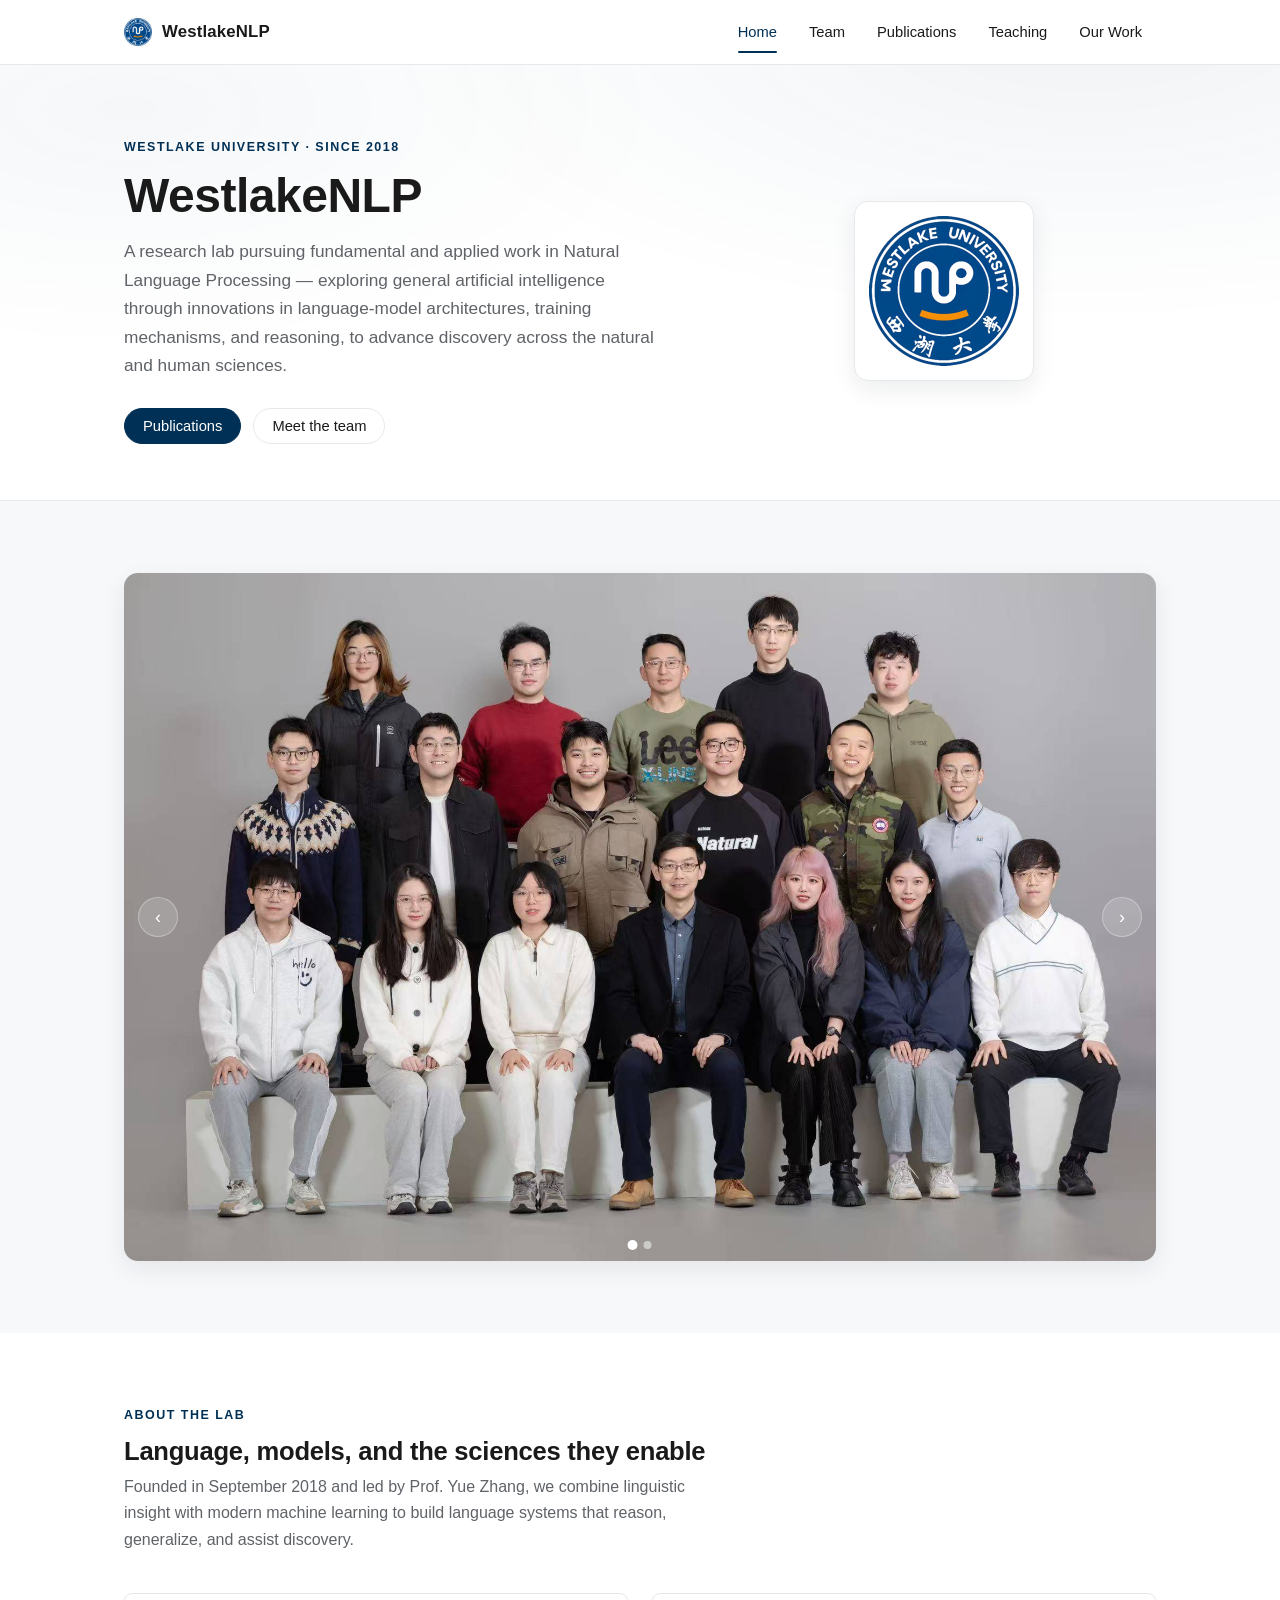
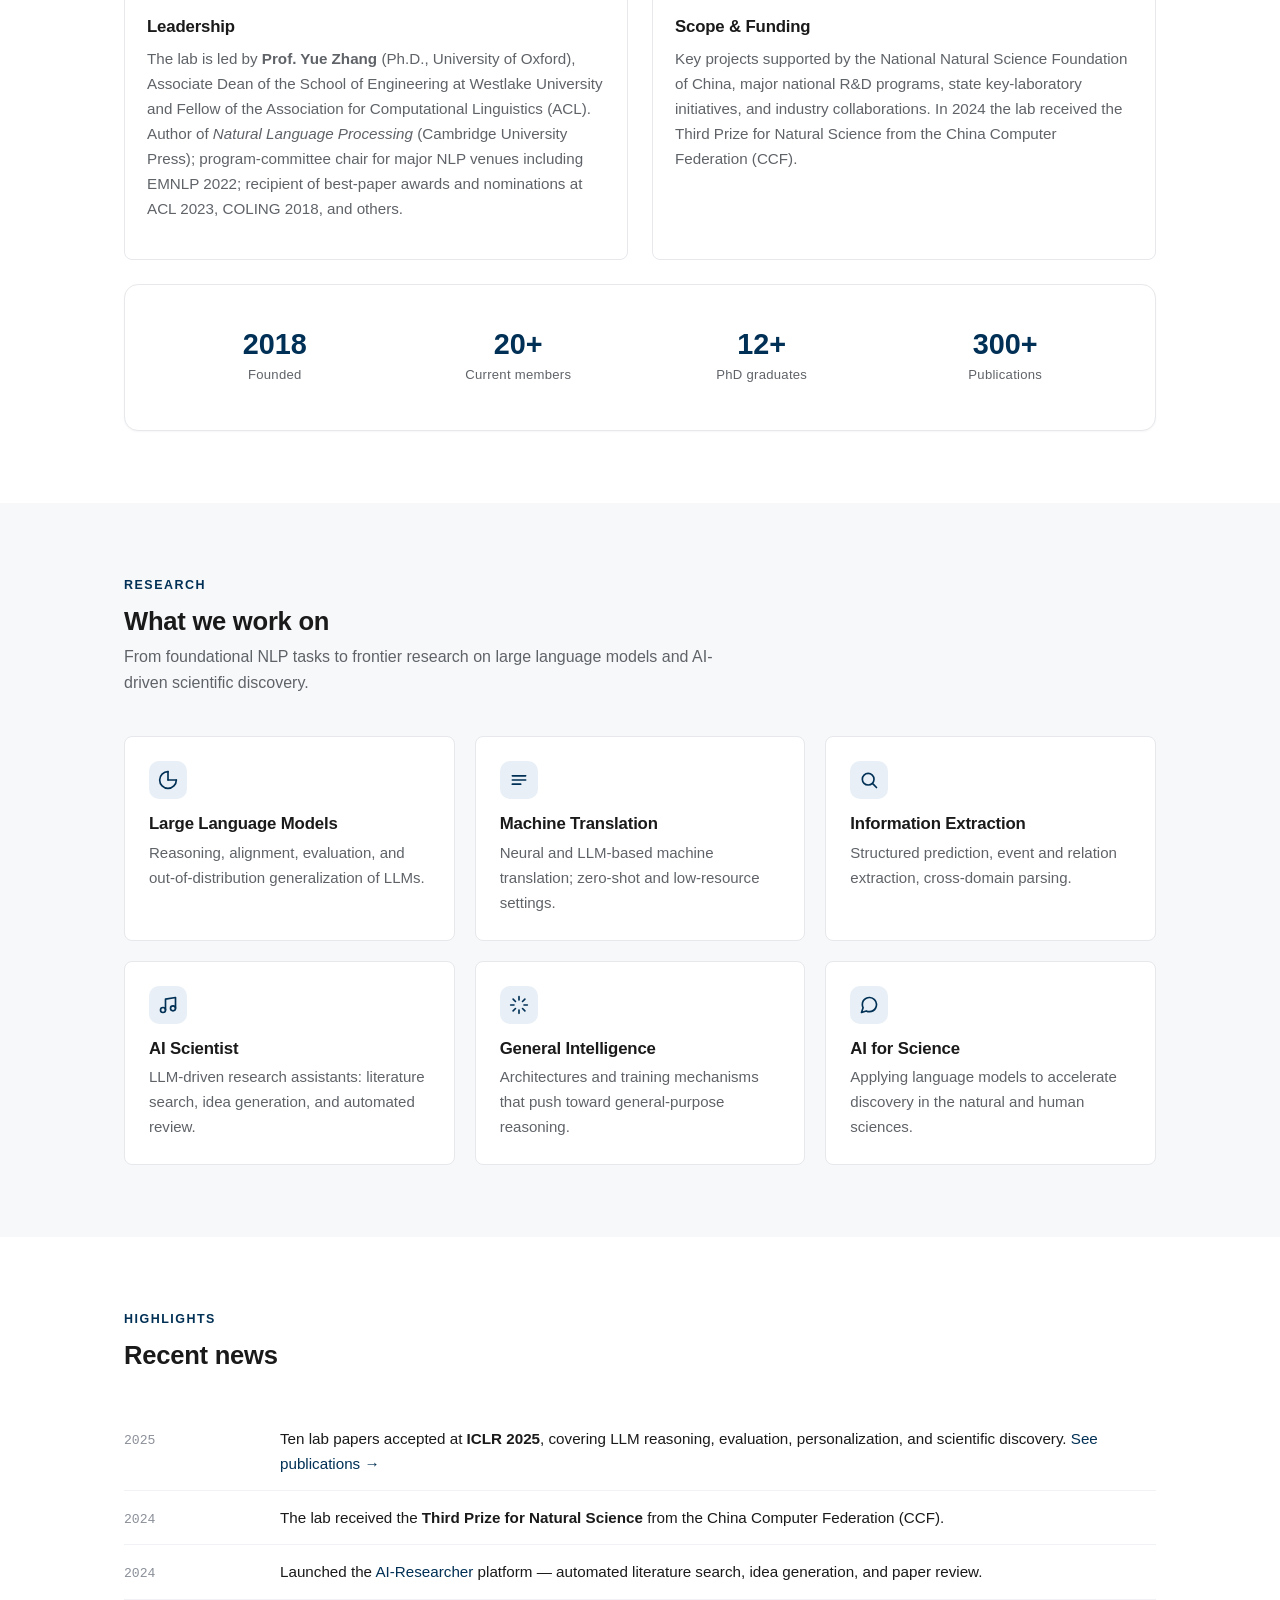
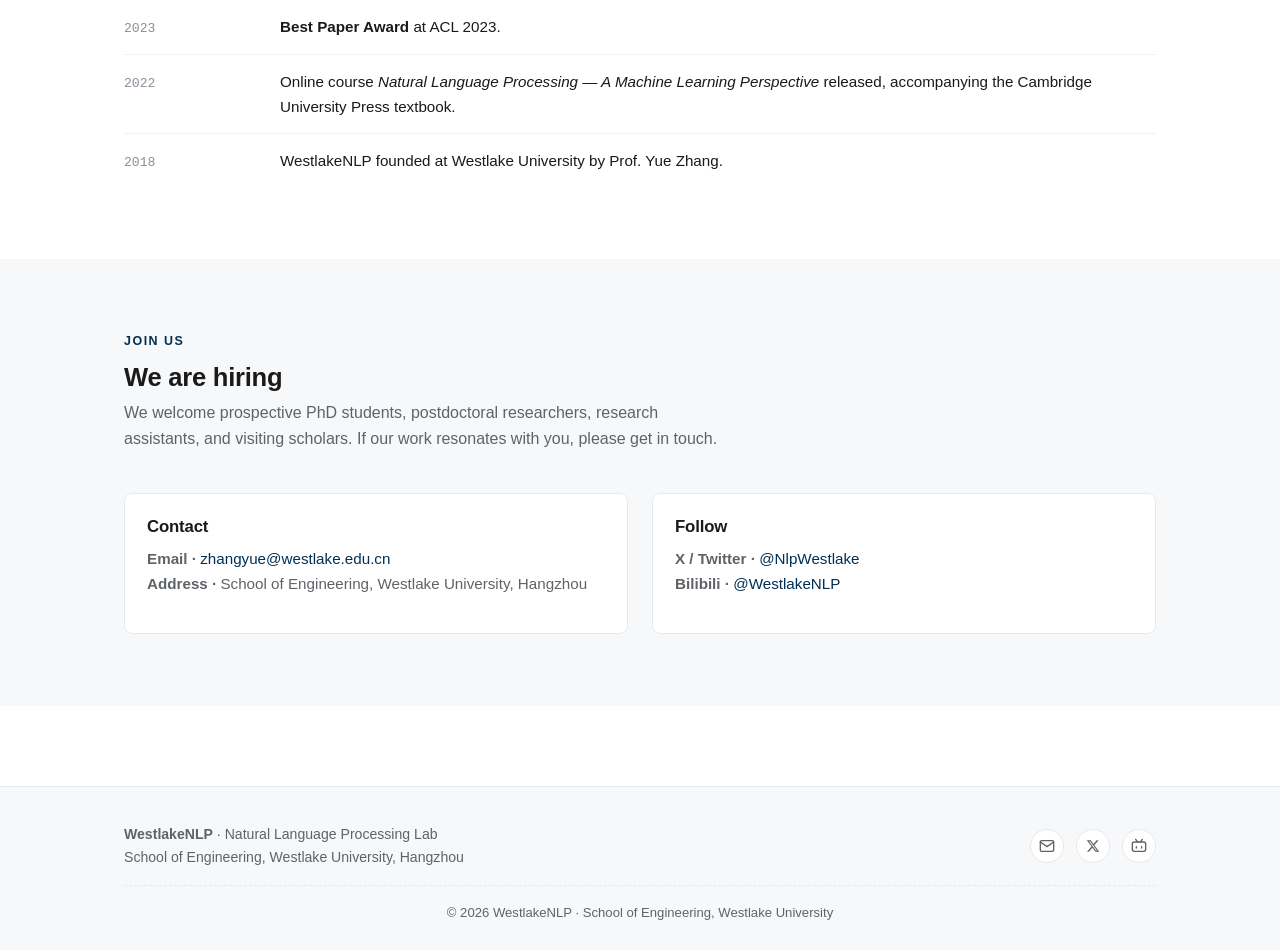
==== commit 853b7435: "adjust pages" ====
--- a/index.html
+++ b/index.html
@@ -38,10 +38,6 @@
 
 <section class="section section-alt">
     <div class="container">
-        <div class="section-head reveal">
-            <div class="eyebrow">Lab Life</div>
-            <h2>A glimpse of the team</h2>
-        </div>
         <div class="carousel reveal" id="labCarousel">
             <div class="carousel-track" id="carouselTrack">
                 <div class="carousel-slide">
--- a/assets/css/components.css
+++ b/assets/css/components.css
@@ -29,16 +29,12 @@
     letter-spacing: 0.01em;
 }
 .brand:hover { color: var(--color-accent); text-decoration: none; }
-.brand-mark {
-    width: 28px; height: 28px;
+.brand-logo {
+    width: 28px;
+    height: 28px;
     border-radius: 6px;
-    background: linear-gradient(135deg, var(--color-accent) 0%, #1a5c91 100%);
-    color: #fff;
-    display: inline-flex;
-    align-items: center;
-    justify-content: center;
-    font-weight: 800;
-    font-size: 13px;
+    object-fit: contain;
+    display: block;
 }
 
 .nav { display: flex; align-items: center; gap: 4px; }
@@ -544,23 +540,20 @@
     width: 100%;
     border-radius: var(--radius-lg);
     overflow: hidden;
-    background: #000;
+    background: #f0f2f4;
     box-shadow: var(--shadow-md);
-    aspect-ratio: 16 / 7;
 }
 .carousel-track {
     display: flex;
-    height: 100%;
     transition: transform 0.6s cubic-bezier(0.4, 0, 0.2, 1);
 }
 .carousel-slide {
     flex: 0 0 100%;
-    height: 100%;
+    min-width: 0;
 }
 .carousel-slide img {
     width: 100%;
-    height: 100%;
-    object-fit: cover;
+    height: auto;
     display: block;
 }
 .carousel-btn {
@@ -658,3 +651,58 @@
     border-top: 1px dashed var(--color-border);
     font-size: 0.82rem;
 }
+
+/* ==========================================================================
+   Responsive — tablet & mobile
+   ========================================================================== */
+
+@media (max-width: 760px) {
+    .section       { padding: 48px 0; }
+    .section-tight { padding: 32px 0; }
+    .section-head  { margin-bottom: 28px; }
+
+    /* carousel: bigger touch targets */
+    .carousel-btn {
+        width: 36px; height: 36px;
+        font-size: 20px;
+    }
+    .carousel-btn.prev { left: 10px; }
+    .carousel-btn.next { right: 10px; }
+    .carousel-dot { width: 9px; height: 9px; }
+}
+
+@media (max-width: 520px) {
+    :root {
+        --container-padding: 16px;
+        --header-height: 56px;
+    }
+    .section       { padding: 36px 0; }
+    .section-head  { margin-bottom: 20px; }
+    .hero          { padding: 36px 0 28px; }
+    .hero-lead     { font-size: 1rem; }
+    .hero-actions  { gap: 8px; }
+
+    /* stats: 2 columns, tighter */
+    .stats {
+        padding: 20px 12px;
+        gap: 4px;
+    }
+    .stat .num { font-size: 1.5rem; }
+
+    /* news: hide date column on very small screens */
+    .news-list li {
+        grid-template-columns: 1fr;
+        gap: 2px;
+    }
+
+    /* carousel: thinner arrow buttons on very small screens */
+    .carousel-btn {
+        width: 30px; height: 30px;
+        font-size: 17px;
+    }
+    .carousel-btn.prev { left: 6px; }
+    .carousel-btn.next { right: 6px; }
+
+    /* footer */
+    .site-footer { margin-top: 48px; padding: 28px 0 20px; }
+}
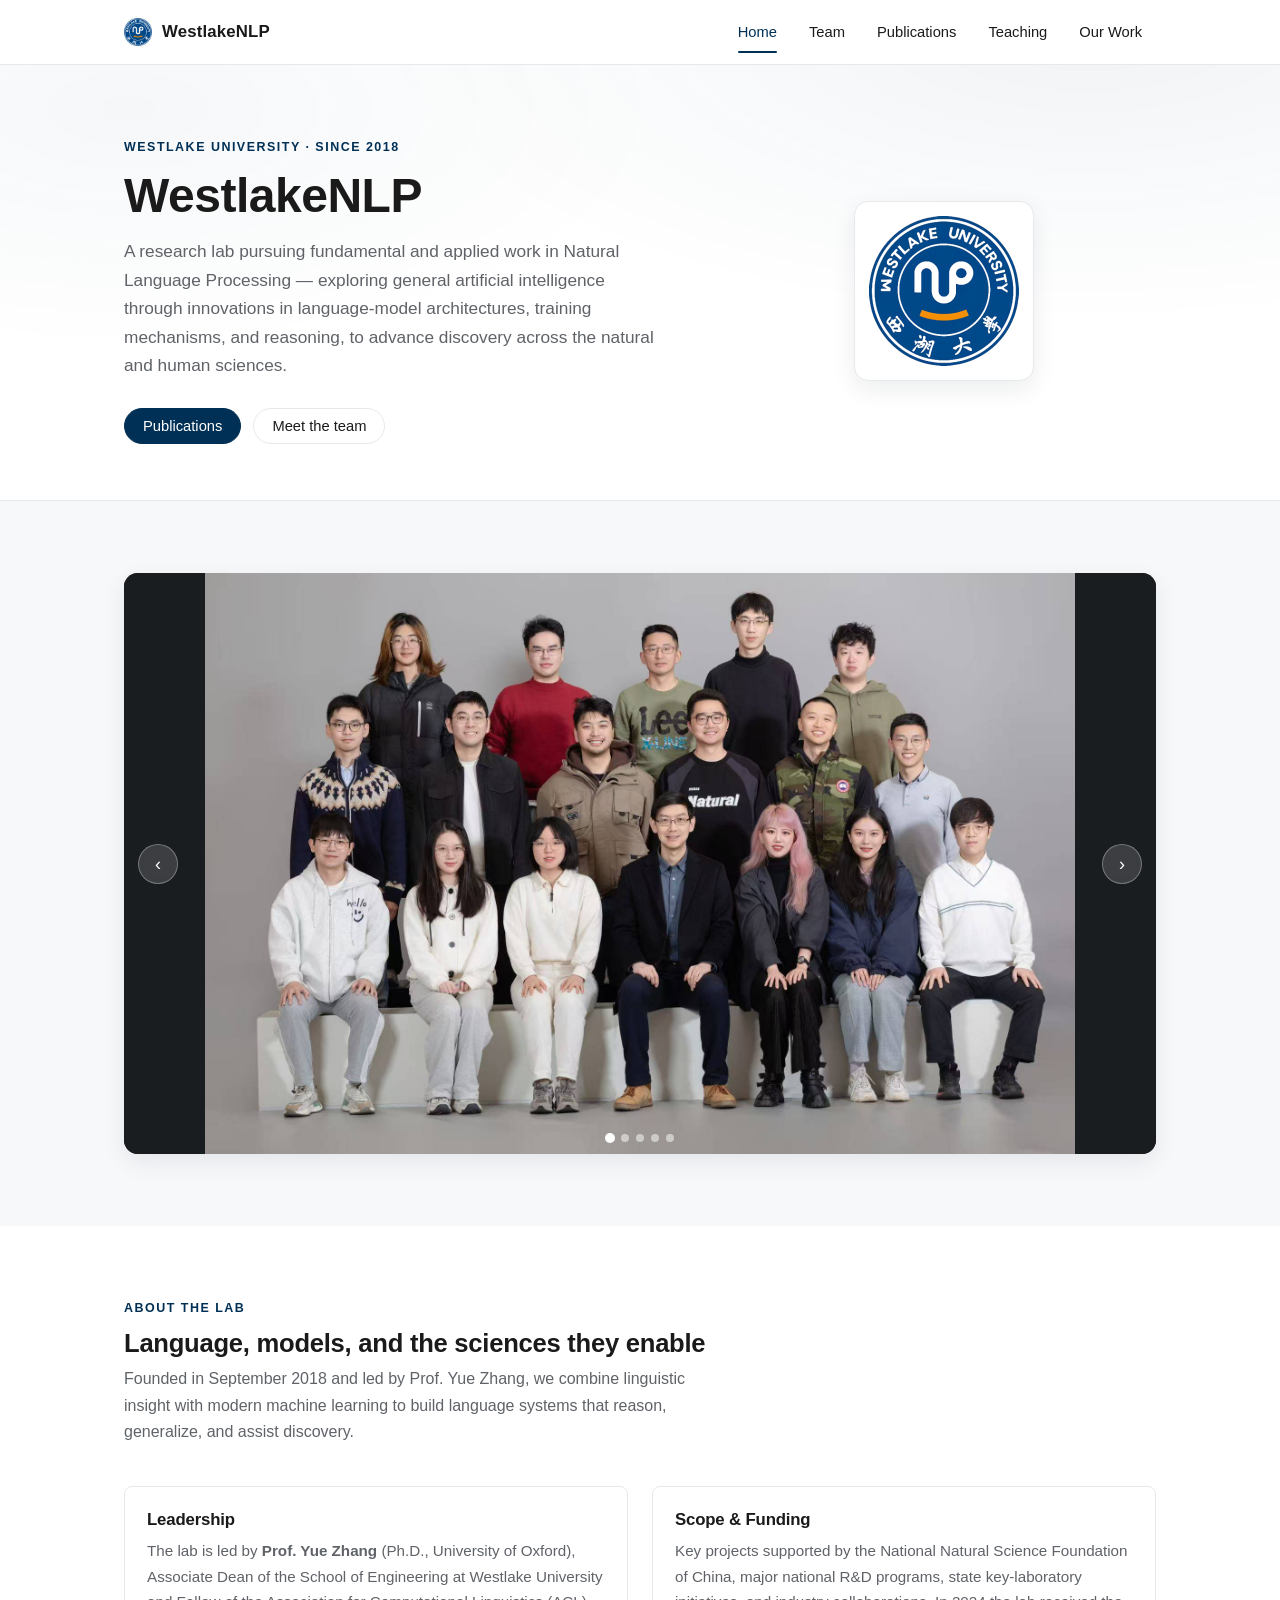
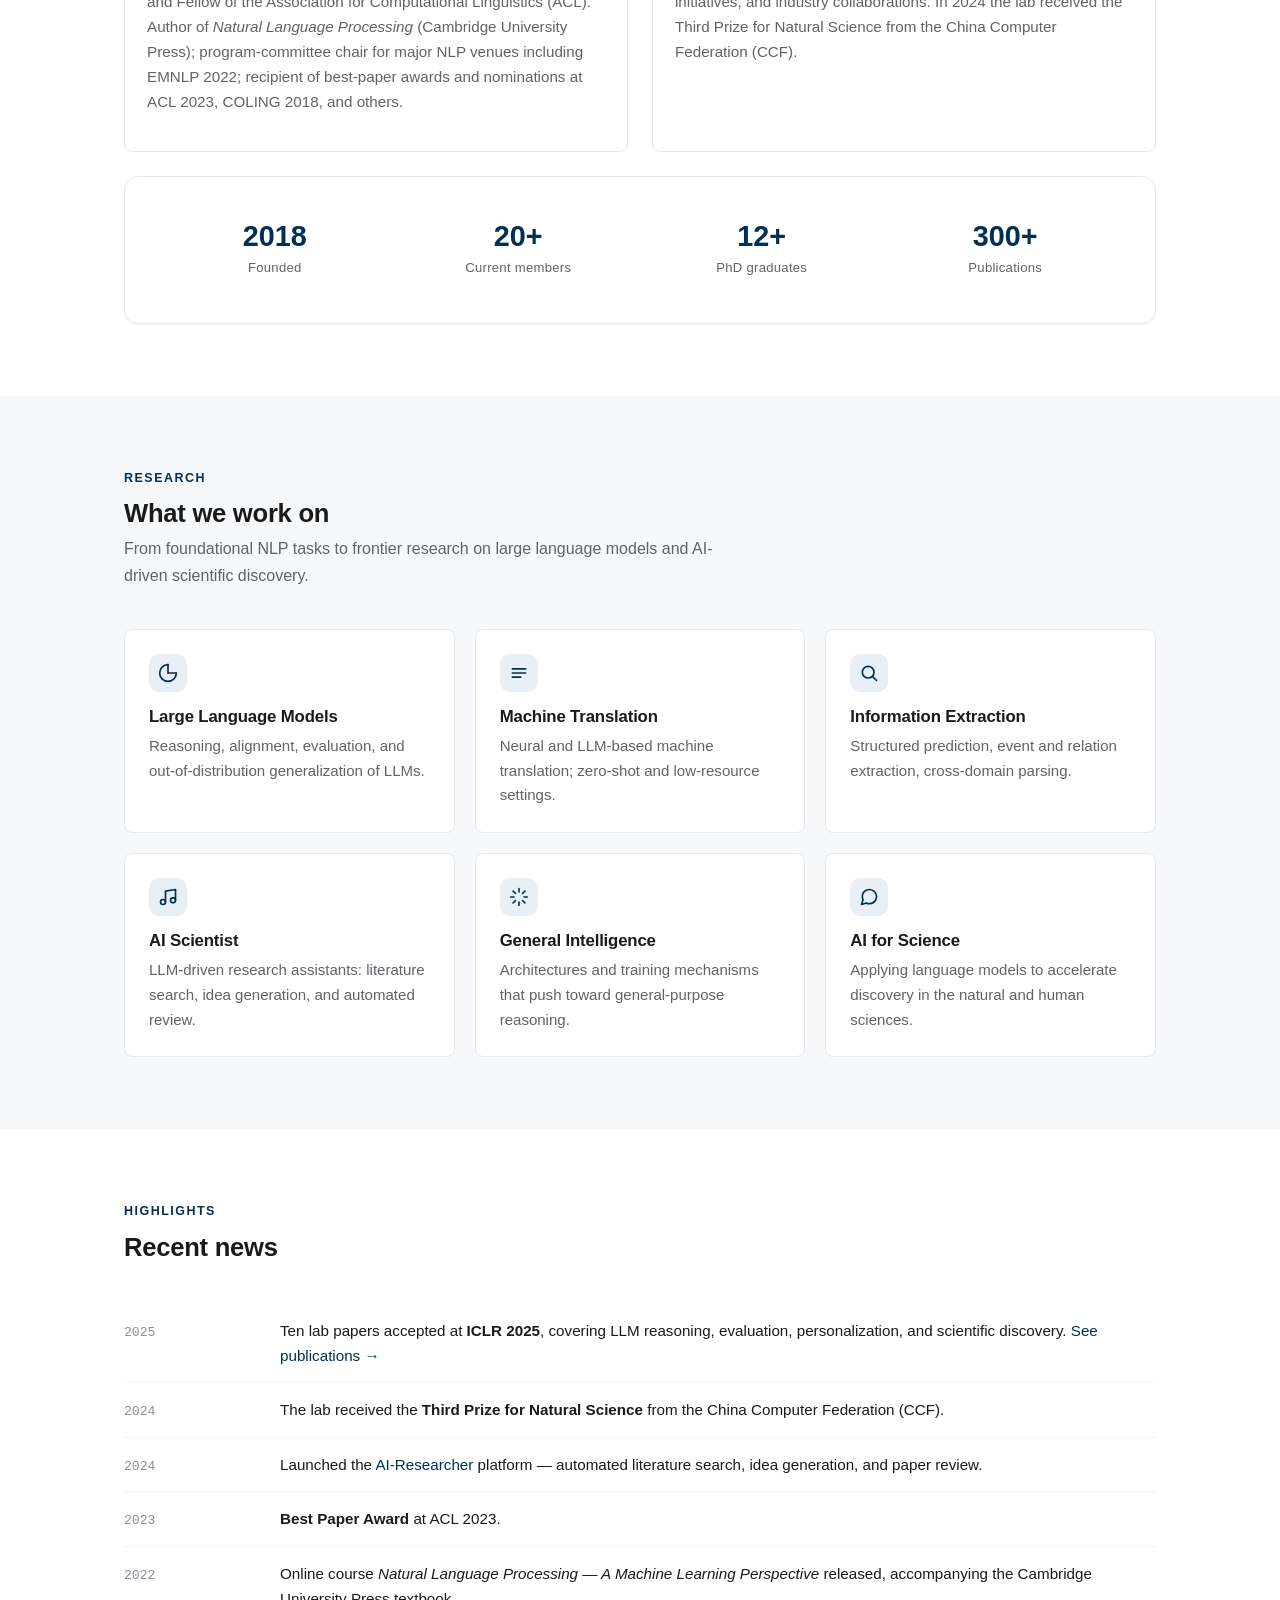
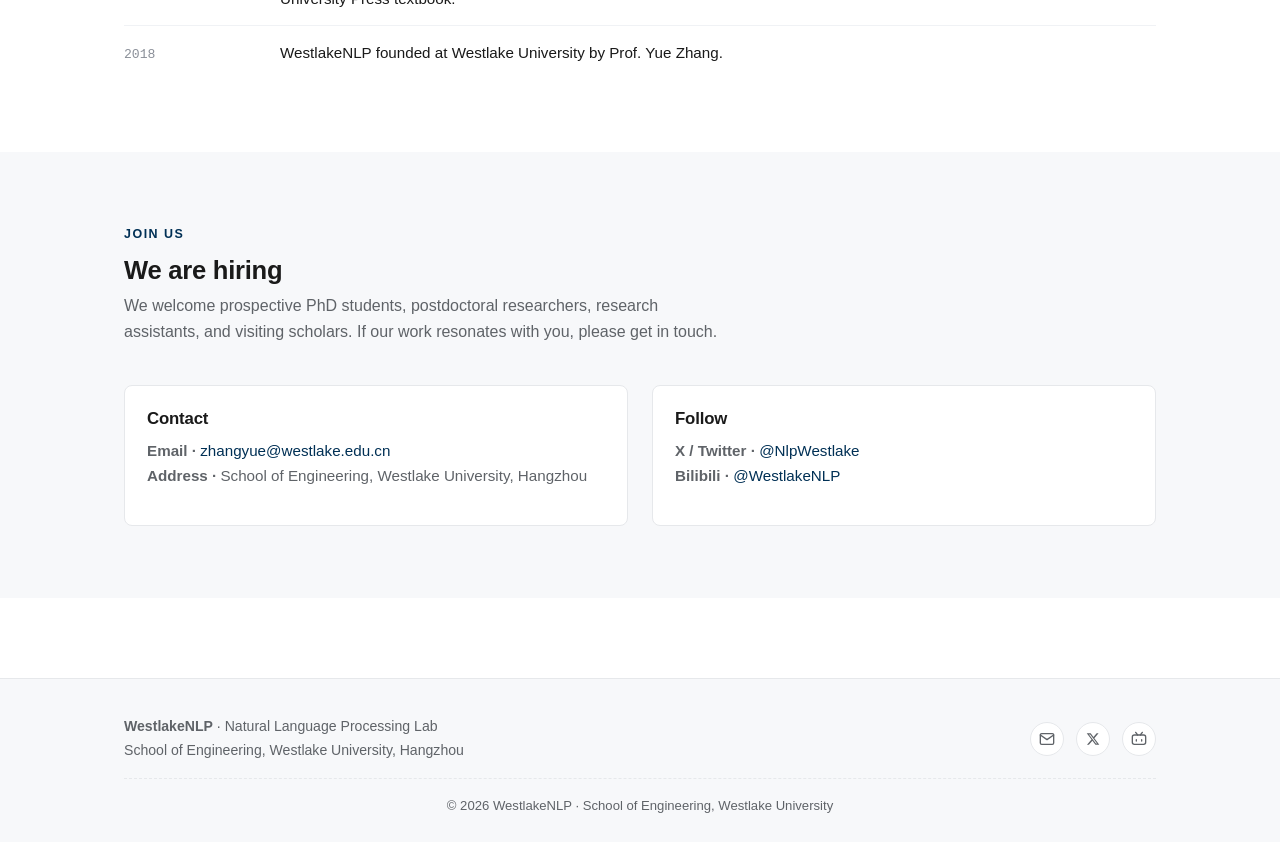
==== commit 78eb67ea: "add pictures" ====
--- a/index.html
+++ b/index.html
@@ -1,236 +1,300 @@
 <!DOCTYPE html>
 <html lang="en">
+
 <head>
-<meta charset="UTF-8">
-<meta name="viewport" content="width=device-width, initial-scale=1">
-<title>WestlakeNLP — Natural Language Processing Lab at Westlake University</title>
-<meta name="description" content="WestlakeNLP is a research lab at Westlake University led by Prof. Yue Zhang, focusing on fundamental and applied research in Natural Language Processing, large language models, and general artificial intelligence.">
-<link rel="icon" type="image/png" href="assets/images/sch-300x300.png">
-<link rel="stylesheet" href="assets/css/base.css">
-<link rel="stylesheet" href="assets/css/components.css">
+    <meta charset="UTF-8">
+    <meta name="viewport" content="width=device-width, initial-scale=1">
+    <title>WestlakeNLP — Natural Language Processing Lab at Westlake University</title>
+    <meta name="description"
+        content="WestlakeNLP is a research lab at Westlake University led by Prof. Yue Zhang, focusing on fundamental and applied research in Natural Language Processing, large language models, and general artificial intelligence.">
+    <link rel="icon" type="image/png" href="assets/images/sch-300x300.png">
+    <link rel="stylesheet" href="assets/css/base.css">
+    <link rel="stylesheet" href="assets/css/components.css">
 </head>
+
 <body data-page="index">
 
-<script src="assets/js/partials.js"></script>
-<script>document.write(window.SITE.HEADER_HTML);</script>
-
-<section class="hero">
-    <div class="container hero-grid">
-        <div class="reveal">
-            <div class="eyebrow">Westlake University &middot; Since 2018</div>
-            <h1>WestlakeNLP</h1>
-            <p class="hero-lead">
-                A research lab pursuing fundamental and applied work in Natural Language
-                Processing &mdash; exploring general artificial intelligence through innovations
-                in language-model architectures, training mechanisms, and reasoning, to advance
-                discovery across the natural and human sciences.
-            </p>
-            <div class="hero-actions">
-                <a class="btn btn-primary" href="publications.html">Publications</a>
-                <a class="btn btn-ghost" href="team.html">Meet the team</a>
-            </div>
-        </div>
-        <div class="hero-media reveal">
-            <img src="assets/images/sch-300x300.png" alt="WestlakeNLP emblem" loading="lazy">
-        </div>
-    </div>
-</section>
-
-<section class="section section-alt">
-    <div class="container">
-        <div class="carousel reveal" id="labCarousel">
-            <div class="carousel-track" id="carouselTrack">
-                <div class="carousel-slide">
-                    <img src="assets/images/slide1.jpg" alt="WestlakeNLP team photo" loading="lazy">
-                </div>
-                <div class="carousel-slide">
-                    <img src="assets/images/slide2.jpg" alt="WestlakeNLP team photo" loading="lazy">
-                </div>
-            </div>
-            <button class="carousel-btn prev" aria-label="Previous slide">&#8249;</button>
-            <button class="carousel-btn next" aria-label="Next slide">&#8250;</button>
-            <div class="carousel-dots">
-                <button class="carousel-dot active" aria-label="Slide 1"></button>
-                <button class="carousel-dot" aria-label="Slide 2"></button>
-            </div>
-        </div>
-    </div>
-</section>
-
-<section class="section">
-    <div class="container">
-        <div class="section-head reveal">
-            <div class="eyebrow">About the Lab</div>
-            <h2>Language, models, and the sciences they enable</h2>
-            <p>Founded in September 2018 and led by Prof. Yue Zhang, we combine linguistic insight with modern machine learning to build language systems that reason, generalize, and assist discovery.</p>
-        </div>
-
-        <div class="cards cards-2 reveal">
-            <div class="card">
-                <h3 class="card-title">Leadership</h3>
-                <p class="card-body">
-                    The lab is led by <strong>Prof. Yue Zhang</strong> (Ph.D., University of Oxford),
-                    Associate Dean of the School of Engineering at Westlake University and
-                    Fellow of the Association for Computational Linguistics (ACL).
-                    Author of <em>Natural Language Processing</em> (Cambridge University Press);
-                    program-committee chair for major NLP venues including EMNLP 2022; recipient
-                    of best-paper awards and nominations at ACL 2023, COLING 2018, and others.
+    <script src="assets/js/partials.js"></script>
+    <script>document.write(window.SITE.HEADER_HTML);</script>
+
+    <section class="hero">
+        <div class="container hero-grid">
+            <div class="reveal">
+                <div class="eyebrow">Westlake University &middot; Since 2018</div>
+                <h1>WestlakeNLP</h1>
+                <p class="hero-lead">
+                    A research lab pursuing fundamental and applied work in Natural Language
+                    Processing &mdash; exploring general artificial intelligence through innovations
+                    in language-model architectures, training mechanisms, and reasoning, to advance
+                    discovery across the natural and human sciences.
                 </p>
-            </div>
-            <div class="card">
-                <h3 class="card-title">Scope &amp; Funding</h3>
-                <p class="card-body">
-                    Key projects supported by the National Natural Science Foundation of China,
-                    major national R&amp;D programs, state key-laboratory initiatives, and
-                    industry collaborations. In 2024 the lab received the Third Prize for Natural
-                    Science from the China Computer Federation (CCF).
-                </p>
-            </div>
-        </div>
-
-        <div class="stats reveal mt-3">
-            <div class="stat"><div class="num">2018</div><div class="lbl">Founded</div></div>
-            <div class="stat"><div class="num">20+</div><div class="lbl">Current members</div></div>
-            <div class="stat"><div class="num">12+</div><div class="lbl">PhD graduates</div></div>
-            <div class="stat"><div class="num">300+</div><div class="lbl">Publications</div></div>
-        </div>
-    </div>
-</section>
-
-<section class="section section-alt">
-    <div class="container">
-        <div class="section-head reveal">
-            <div class="eyebrow">Research</div>
-            <h2>What we work on</h2>
-            <p>From foundational NLP tasks to frontier research on large language models and AI-driven scientific discovery.</p>
-        </div>
-
-        <div class="topics reveal">
-            <div class="topic">
-                <div class="icon"><svg width="20" height="20" viewBox="0 0 24 24" fill="none" stroke="currentColor" stroke-width="2" stroke-linecap="round"><path d="M12 2a10 10 0 1 0 10 10"/><path d="M12 12h10"/><path d="M12 2v10"/></svg></div>
-                <h3>Large Language Models</h3>
-                <p>Reasoning, alignment, evaluation, and out-of-distribution generalization of LLMs.</p>
-            </div>
-            <div class="topic">
-                <div class="icon"><svg width="20" height="20" viewBox="0 0 24 24" fill="none" stroke="currentColor" stroke-width="2" stroke-linecap="round" stroke-linejoin="round"><path d="M4 7h16M4 12h16M4 17h10"/></svg></div>
-                <h3>Machine Translation</h3>
-                <p>Neural and LLM-based machine translation; zero-shot and low-resource settings.</p>
-            </div>
-            <div class="topic">
-                <div class="icon"><svg width="20" height="20" viewBox="0 0 24 24" fill="none" stroke="currentColor" stroke-width="2" stroke-linecap="round" stroke-linejoin="round"><circle cx="11" cy="11" r="7"/><path d="m21 21-4.3-4.3"/></svg></div>
-                <h3>Information Extraction</h3>
-                <p>Structured prediction, event and relation extraction, cross-domain parsing.</p>
-            </div>
-            <div class="topic">
-                <div class="icon"><svg width="20" height="20" viewBox="0 0 24 24" fill="none" stroke="currentColor" stroke-width="2" stroke-linecap="round" stroke-linejoin="round"><path d="M9 18V5l12-2v13"/><circle cx="6" cy="18" r="3"/><circle cx="18" cy="16" r="3"/></svg></div>
-                <h3>AI Scientist</h3>
-                <p>LLM-driven research assistants: literature search, idea generation, and automated review.</p>
-            </div>
-            <div class="topic">
-                <div class="icon"><svg width="20" height="20" viewBox="0 0 24 24" fill="none" stroke="currentColor" stroke-width="2" stroke-linecap="round" stroke-linejoin="round"><path d="M12 2v4M12 18v4M4.93 4.93l2.83 2.83M16.24 16.24l2.83 2.83M2 12h4M18 12h4M4.93 19.07l2.83-2.83M16.24 7.76l2.83-2.83"/></svg></div>
-                <h3>General Intelligence</h3>
-                <p>Architectures and training mechanisms that push toward general-purpose reasoning.</p>
-            </div>
-            <div class="topic">
-                <div class="icon"><svg width="20" height="20" viewBox="0 0 24 24" fill="none" stroke="currentColor" stroke-width="2" stroke-linecap="round" stroke-linejoin="round"><path d="M21 11.5a8.38 8.38 0 0 1-.9 3.8 8.5 8.5 0 0 1-7.6 4.7 8.38 8.38 0 0 1-3.8-.9L3 21l1.9-5.7a8.38 8.38 0 0 1-.9-3.8 8.5 8.5 0 0 1 4.7-7.6 8.38 8.38 0 0 1 3.8-.9h.5a8.48 8.48 0 0 1 8 8v.5z"/></svg></div>
-                <h3>AI for Science</h3>
-                <p>Applying language models to accelerate discovery in the natural and human sciences.</p>
-            </div>
-        </div>
-    </div>
-</section>
-
-<section class="section">
-    <div class="container">
-        <div class="section-head reveal">
-            <div class="eyebrow">Highlights</div>
-            <h2>Recent news</h2>
-        </div>
-        <ul class="news-list reveal">
-            <li>
-                <span class="date">2025</span>
-                <div>Ten lab papers accepted at <strong>ICLR 2025</strong>, covering LLM reasoning, evaluation, personalization, and scientific discovery. <a href="publications.html">See publications &rarr;</a></div>
-            </li>
-            <li>
-                <span class="date">2024</span>
-                <div>The lab received the <strong>Third Prize for Natural Science</strong> from the China Computer Federation (CCF).</div>
-            </li>
-            <li>
-                <span class="date">2024</span>
-                <div>Launched the <a href="work.html">AI-Researcher</a> platform &mdash; automated literature search, idea generation, and paper review.</div>
-            </li>
-            <li>
-                <span class="date">2023</span>
-                <div><strong>Best Paper Award</strong> at ACL 2023.</div>
-            </li>
-            <li>
-                <span class="date">2022</span>
-                <div>Online course <em>Natural Language Processing &mdash; A Machine Learning Perspective</em> released, accompanying the Cambridge University Press textbook.</div>
-            </li>
-            <li>
-                <span class="date">2018</span>
-                <div>WestlakeNLP founded at Westlake University by Prof. Yue Zhang.</div>
-            </li>
-        </ul>
-    </div>
-</section>
-
-<section class="section section-alt">
-    <div class="container">
-        <div class="section-head reveal">
-            <div class="eyebrow">Join Us</div>
-            <h2>We are hiring</h2>
-            <p>We welcome prospective PhD students, postdoctoral researchers, research assistants, and visiting scholars. If our work resonates with you, please get in touch.</p>
-        </div>
-
-        <div class="cards cards-2 reveal">
-            <div class="card">
-                <h3 class="card-title">Contact</h3>
-                <p class="card-body">
-                    <strong>Email &middot;</strong> <a href="mailto:zhangyue@westlake.edu.cn">zhangyue@westlake.edu.cn</a><br>
-                    <strong>Address &middot;</strong> School of Engineering, Westlake University, Hangzhou
-                </p>
-            </div>
-            <div class="card">
-                <h3 class="card-title">Follow</h3>
-                <p class="card-body">
-                    <strong>X / Twitter &middot;</strong> <a href="https://x.com/NlpWestlake" target="_blank" rel="noopener">@NlpWestlake</a><br>
-                    <strong>Bilibili &middot;</strong> <a href="https://space.bilibili.com/639900532" target="_blank" rel="noopener">@WestlakeNLP</a>
-                </p>
-            </div>
-        </div>
-    </div>
-</section>
-
-<script>document.write(window.SITE.FOOTER_HTML);</script>
-<script src="assets/js/main.js"></script>
-<script>
-(function () {
-    var track = document.getElementById('carouselTrack');
-    var dots  = document.querySelectorAll('#labCarousel .carousel-dot');
-    var total = document.querySelectorAll('#labCarousel .carousel-slide').length;
-    var idx   = 0;
-    var timer;
-
-    function goTo(n) {
-        idx = (n + total) % total;
-        track.style.transform = 'translateX(-' + (idx * 100) + '%)';
-        dots.forEach(function (d, i) { d.classList.toggle('active', i === idx); });
-    }
-
-    function next() { goTo(idx + 1); }
-    function prev() { goTo(idx - 1); }
-
-    function resetTimer() { clearInterval(timer); timer = setInterval(next, 8000); }
-
-    document.querySelector('#labCarousel .next').addEventListener('click', function () { next(); resetTimer(); });
-    document.querySelector('#labCarousel .prev').addEventListener('click', function () { prev(); resetTimer(); });
-    dots.forEach(function (d, i) {
-        d.addEventListener('click', function () { goTo(i); resetTimer(); });
-    });
-
-    timer = setInterval(next, 8000);
-})();
-</script>
+                <div class="hero-actions">
+                    <a class="btn btn-primary" href="publications.html">Publications</a>
+                    <a class="btn btn-ghost" href="team.html">Meet the team</a>
+                </div>
+            </div>
+            <div class="hero-media reveal">
+                <img src="assets/images/sch-300x300.png" alt="WestlakeNLP emblem" loading="lazy">
+            </div>
+        </div>
+    </section>
+
+    <section class="section section-alt">
+        <div class="container">
+            <div class="carousel reveal" id="labCarousel">
+                <div class="carousel-track" id="carouselTrack">
+                    <div class="carousel-slide">
+                        <img src="assets/images/slide1.jpg" alt="WestlakeNLP team photo" loading="lazy">
+                    </div>
+                    <div class="carousel-slide">
+                        <img src="assets/images/slide2.jpg" alt="WestlakeNLP team photo" loading="lazy">
+                    </div>
+                    <div class="carousel-slide">
+                        <img src="assets/images/240905%E8%80%81%E5%B8%88%E7%94%9F%E6%97%A5.jpg" alt="WestlakeNLP team photo" loading="lazy">
+                    </div>
+                    <div class="carousel-slide">
+                        <img src="assets/images/westlakeNLP-2024-1.png" alt="WestlakeNLP team photo" loading="lazy">
+                    </div>
+                    <div class="carousel-slide">
+                        <img src="assets/images/westlakeNLP-2024-2.jpg" alt="WestlakeNLP team photo" loading="lazy">
+                    </div>
+                </div>
+                <button class="carousel-btn prev" aria-label="Previous slide">&#8249;</button>
+                <button class="carousel-btn next" aria-label="Next slide">&#8250;</button>
+                <div class="carousel-dots">
+                    <button class="carousel-dot active" aria-label="Slide 1"></button>
+                    <button class="carousel-dot" aria-label="Slide 2"></button>
+                    <button class="carousel-dot" aria-label="Slide 3"></button>
+                    <button class="carousel-dot" aria-label="Slide 4"></button>
+                    <button class="carousel-dot" aria-label="Slide 5"></button>
+                </div>
+            </div>
+        </div>
+    </section>
+
+    <section class="section">
+        <div class="container">
+            <div class="section-head reveal">
+                <div class="eyebrow">About the Lab</div>
+                <h2>Language, models, and the sciences they enable</h2>
+                <p>Founded in September 2018 and led by Prof. Yue Zhang, we combine linguistic insight with modern
+                    machine learning to build language systems that reason, generalize, and assist discovery.</p>
+            </div>
+
+            <div class="cards cards-2 reveal">
+                <div class="card">
+                    <h3 class="card-title">Leadership</h3>
+                    <p class="card-body">
+                        The lab is led by <strong>Prof. Yue Zhang</strong> (Ph.D., University of Oxford),
+                        Associate Dean of the School of Engineering at Westlake University and
+                        Fellow of the Association for Computational Linguistics (ACL).
+                        Author of <em>Natural Language Processing</em> (Cambridge University Press);
+                        program-committee chair for major NLP venues including EMNLP 2022; recipient
+                        of best-paper awards and nominations at ACL 2023, COLING 2018, and others.
+                    </p>
+                </div>
+                <div class="card">
+                    <h3 class="card-title">Scope &amp; Funding</h3>
+                    <p class="card-body">
+                        Key projects supported by the National Natural Science Foundation of China,
+                        major national R&amp;D programs, state key-laboratory initiatives, and
+                        industry collaborations. In 2024 the lab received the Third Prize for Natural
+                        Science from the China Computer Federation (CCF).
+                    </p>
+                </div>
+            </div>
+
+            <div class="stats reveal mt-3">
+                <div class="stat">
+                    <div class="num">2018</div>
+                    <div class="lbl">Founded</div>
+                </div>
+                <div class="stat">
+                    <div class="num">20+</div>
+                    <div class="lbl">Current members</div>
+                </div>
+                <div class="stat">
+                    <div class="num">12+</div>
+                    <div class="lbl">PhD graduates</div>
+                </div>
+                <div class="stat">
+                    <div class="num">300+</div>
+                    <div class="lbl">Publications</div>
+                </div>
+            </div>
+        </div>
+    </section>
+
+    <section class="section section-alt">
+        <div class="container">
+            <div class="section-head reveal">
+                <div class="eyebrow">Research</div>
+                <h2>What we work on</h2>
+                <p>From foundational NLP tasks to frontier research on large language models and AI-driven scientific
+                    discovery.</p>
+            </div>
+
+            <div class="topics reveal">
+                <div class="topic">
+                    <div class="icon"><svg width="20" height="20" viewBox="0 0 24 24" fill="none" stroke="currentColor"
+                            stroke-width="2" stroke-linecap="round">
+                            <path d="M12 2a10 10 0 1 0 10 10" />
+                            <path d="M12 12h10" />
+                            <path d="M12 2v10" />
+                        </svg></div>
+                    <h3>Large Language Models</h3>
+                    <p>Reasoning, alignment, evaluation, and out-of-distribution generalization of LLMs.</p>
+                </div>
+                <div class="topic">
+                    <div class="icon"><svg width="20" height="20" viewBox="0 0 24 24" fill="none" stroke="currentColor"
+                            stroke-width="2" stroke-linecap="round" stroke-linejoin="round">
+                            <path d="M4 7h16M4 12h16M4 17h10" />
+                        </svg></div>
+                    <h3>Machine Translation</h3>
+                    <p>Neural and LLM-based machine translation; zero-shot and low-resource settings.</p>
+                </div>
+                <div class="topic">
+                    <div class="icon"><svg width="20" height="20" viewBox="0 0 24 24" fill="none" stroke="currentColor"
+                            stroke-width="2" stroke-linecap="round" stroke-linejoin="round">
+                            <circle cx="11" cy="11" r="7" />
+                            <path d="m21 21-4.3-4.3" />
+                        </svg></div>
+                    <h3>Information Extraction</h3>
+                    <p>Structured prediction, event and relation extraction, cross-domain parsing.</p>
+                </div>
+                <div class="topic">
+                    <div class="icon"><svg width="20" height="20" viewBox="0 0 24 24" fill="none" stroke="currentColor"
+                            stroke-width="2" stroke-linecap="round" stroke-linejoin="round">
+                            <path d="M9 18V5l12-2v13" />
+                            <circle cx="6" cy="18" r="3" />
+                            <circle cx="18" cy="16" r="3" />
+                        </svg></div>
+                    <h3>AI Scientist</h3>
+                    <p>LLM-driven research assistants: literature search, idea generation, and automated review.</p>
+                </div>
+                <div class="topic">
+                    <div class="icon"><svg width="20" height="20" viewBox="0 0 24 24" fill="none" stroke="currentColor"
+                            stroke-width="2" stroke-linecap="round" stroke-linejoin="round">
+                            <path
+                                d="M12 2v4M12 18v4M4.93 4.93l2.83 2.83M16.24 16.24l2.83 2.83M2 12h4M18 12h4M4.93 19.07l2.83-2.83M16.24 7.76l2.83-2.83" />
+                        </svg></div>
+                    <h3>General Intelligence</h3>
+                    <p>Architectures and training mechanisms that push toward general-purpose reasoning.</p>
+                </div>
+                <div class="topic">
+                    <div class="icon"><svg width="20" height="20" viewBox="0 0 24 24" fill="none" stroke="currentColor"
+                            stroke-width="2" stroke-linecap="round" stroke-linejoin="round">
+                            <path
+                                d="M21 11.5a8.38 8.38 0 0 1-.9 3.8 8.5 8.5 0 0 1-7.6 4.7 8.38 8.38 0 0 1-3.8-.9L3 21l1.9-5.7a8.38 8.38 0 0 1-.9-3.8 8.5 8.5 0 0 1 4.7-7.6 8.38 8.38 0 0 1 3.8-.9h.5a8.48 8.48 0 0 1 8 8v.5z" />
+                        </svg></div>
+                    <h3>AI for Science</h3>
+                    <p>Applying language models to accelerate discovery in the natural and human sciences.</p>
+                </div>
+            </div>
+        </div>
+    </section>
+
+    <section class="section">
+        <div class="container">
+            <div class="section-head reveal">
+                <div class="eyebrow">Highlights</div>
+                <h2>Recent news</h2>
+            </div>
+            <ul class="news-list reveal">
+                <li>
+                    <span class="date">2025</span>
+                    <div>Ten lab papers accepted at <strong>ICLR 2025</strong>, covering LLM reasoning, evaluation,
+                        personalization, and scientific discovery. <a href="publications.html">See publications
+                            &rarr;</a></div>
+                </li>
+                <li>
+                    <span class="date">2024</span>
+                    <div>The lab received the <strong>Third Prize for Natural Science</strong> from the China Computer
+                        Federation (CCF).</div>
+                </li>
+                <li>
+                    <span class="date">2024</span>
+                    <div>Launched the <a href="work.html">AI-Researcher</a> platform &mdash; automated literature
+                        search, idea generation, and paper review.</div>
+                </li>
+                <li>
+                    <span class="date">2023</span>
+                    <div><strong>Best Paper Award</strong> at ACL 2023.</div>
+                </li>
+                <li>
+                    <span class="date">2022</span>
+                    <div>Online course <em>Natural Language Processing &mdash; A Machine Learning Perspective</em>
+                        released, accompanying the Cambridge University Press textbook.</div>
+                </li>
+                <li>
+                    <span class="date">2018</span>
+                    <div>WestlakeNLP founded at Westlake University by Prof. Yue Zhang.</div>
+                </li>
+            </ul>
+        </div>
+    </section>
+
+    <section class="section section-alt">
+        <div class="container">
+            <div class="section-head reveal">
+                <div class="eyebrow">Join Us</div>
+                <h2>We are hiring</h2>
+                <p>We welcome prospective PhD students, postdoctoral researchers, research assistants, and visiting
+                    scholars. If our work resonates with you, please get in touch.</p>
+            </div>
+
+            <div class="cards cards-2 reveal">
+                <div class="card">
+                    <h3 class="card-title">Contact</h3>
+                    <p class="card-body">
+                        <strong>Email &middot;</strong> <a
+                            href="mailto:zhangyue@westlake.edu.cn">zhangyue@westlake.edu.cn</a><br>
+                        <strong>Address &middot;</strong> School of Engineering, Westlake University, Hangzhou
+                    </p>
+                </div>
+                <div class="card">
+                    <h3 class="card-title">Follow</h3>
+                    <p class="card-body">
+                        <strong>X / Twitter &middot;</strong> <a href="https://x.com/NlpWestlake" target="_blank"
+                            rel="noopener">@NlpWestlake</a><br>
+                        <strong>Bilibili &middot;</strong> <a href="https://space.bilibili.com/639900532"
+                            target="_blank" rel="noopener">@WestlakeNLP</a>
+                    </p>
+                </div>
+            </div>
+        </div>
+    </section>
+
+    <script>document.write(window.SITE.FOOTER_HTML);</script>
+    <script src="assets/js/main.js"></script>
+    <script>
+        (function () {
+            var track = document.getElementById('carouselTrack');
+            var dots = document.querySelectorAll('#labCarousel .carousel-dot');
+            var total = document.querySelectorAll('#labCarousel .carousel-slide').length;
+            var idx = 0;
+            var timer;
+
+            function goTo(n) {
+                idx = (n + total) % total;
+                track.style.transform = 'translateX(-' + (idx * 100) + '%)';
+                dots.forEach(function (d, i) { d.classList.toggle('active', i === idx); });
+            }
+
+            function next() { goTo(idx + 1); }
+            function prev() { goTo(idx - 1); }
+
+            function resetTimer() { clearInterval(timer); timer = setInterval(next, 8000); }
+
+            document.querySelector('#labCarousel .next').addEventListener('click', function () { next(); resetTimer(); });
+            document.querySelector('#labCarousel .prev').addEventListener('click', function () { prev(); resetTimer(); });
+            dots.forEach(function (d, i) {
+                d.addEventListener('click', function () { goTo(i); resetTimer(); });
+            });
+
+            timer = setInterval(next, 8000);
+        })();
+    </script>
 </body>
-</html>
+
+</html>
--- a/assets/css/components.css
+++ b/assets/css/components.css
@@ -540,7 +540,7 @@
     width: 100%;
     border-radius: var(--radius-lg);
     overflow: hidden;
-    background: #f0f2f4;
+    background: #1a1d20;
     box-shadow: var(--shadow-md);
 }
 .carousel-track {
@@ -550,10 +550,16 @@
 .carousel-slide {
     flex: 0 0 100%;
     min-width: 0;
+    aspect-ratio: 16 / 9;
+    display: flex;
+    align-items: center;
+    justify-content: center;
+    background: #1a1d20;
 }
 .carousel-slide img {
     width: 100%;
-    height: auto;
+    height: 100%;
+    object-fit: contain;
     display: block;
 }
 .carousel-btn {
